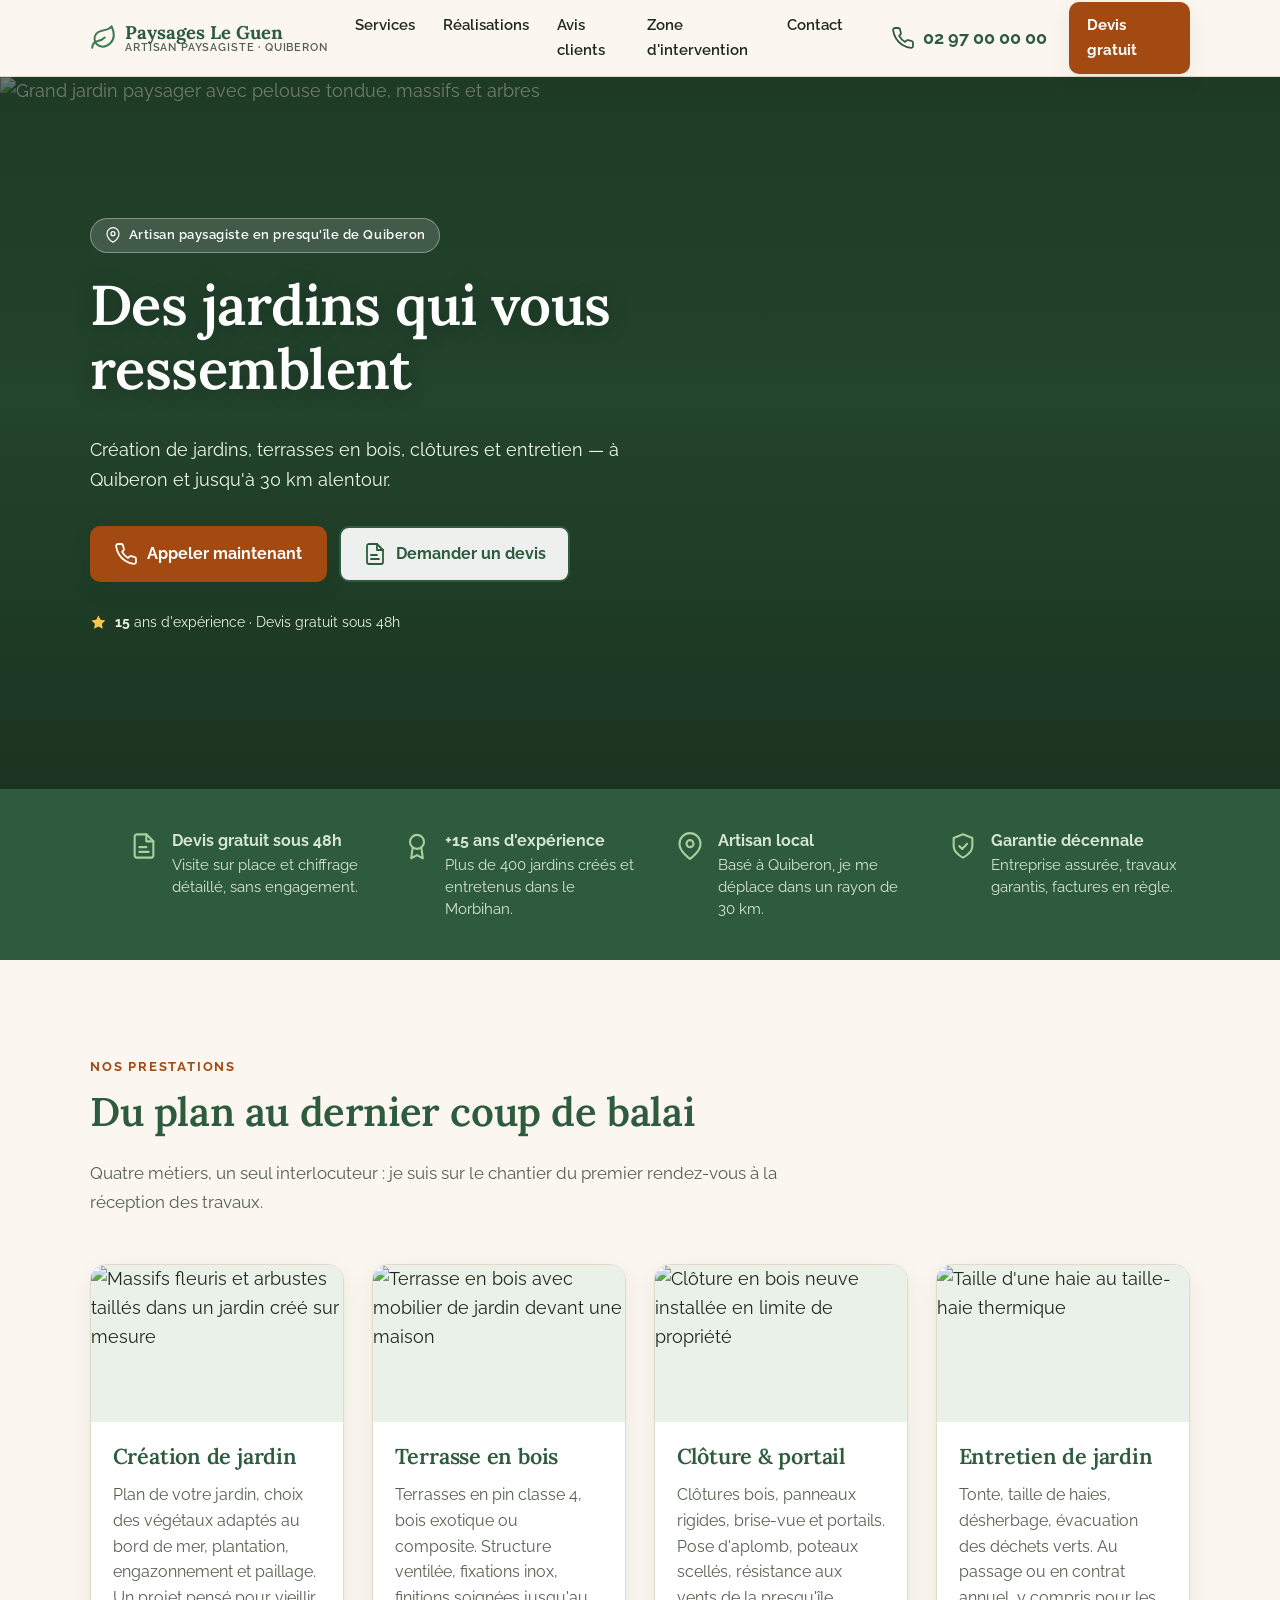
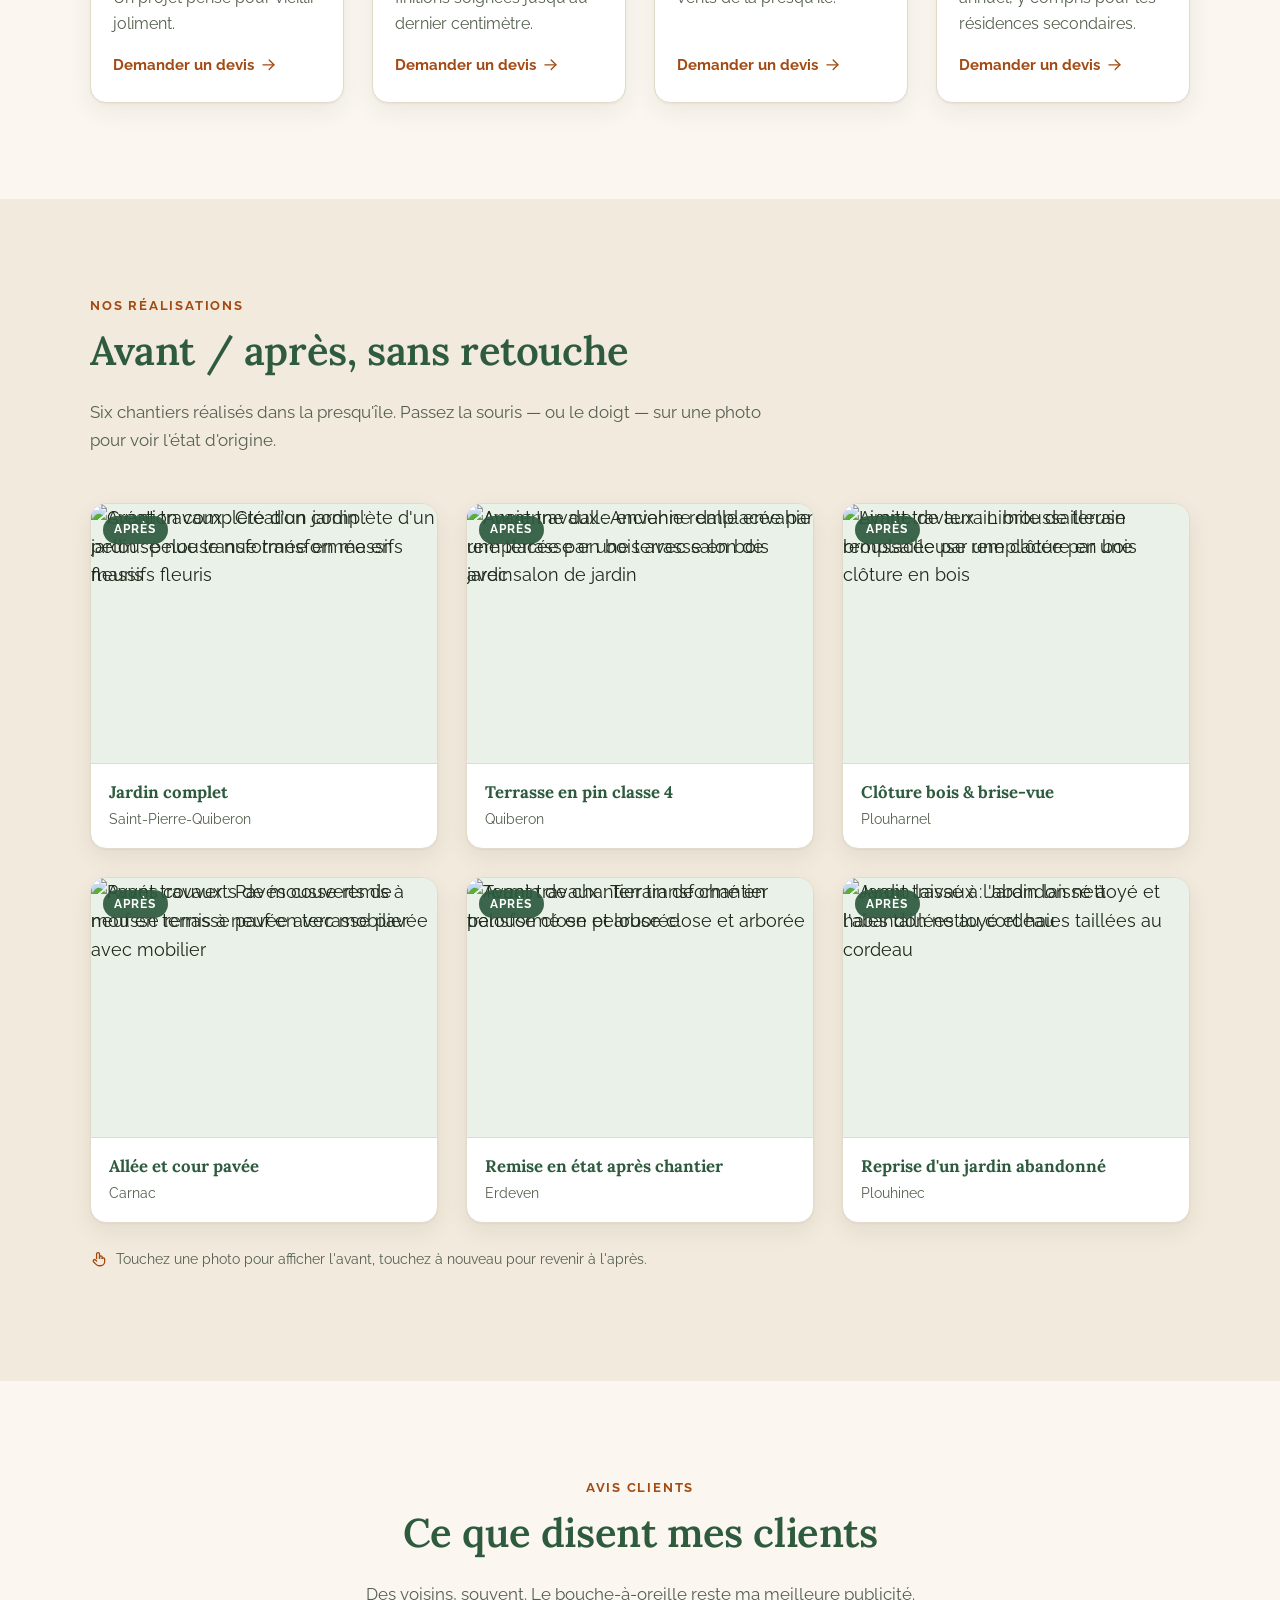
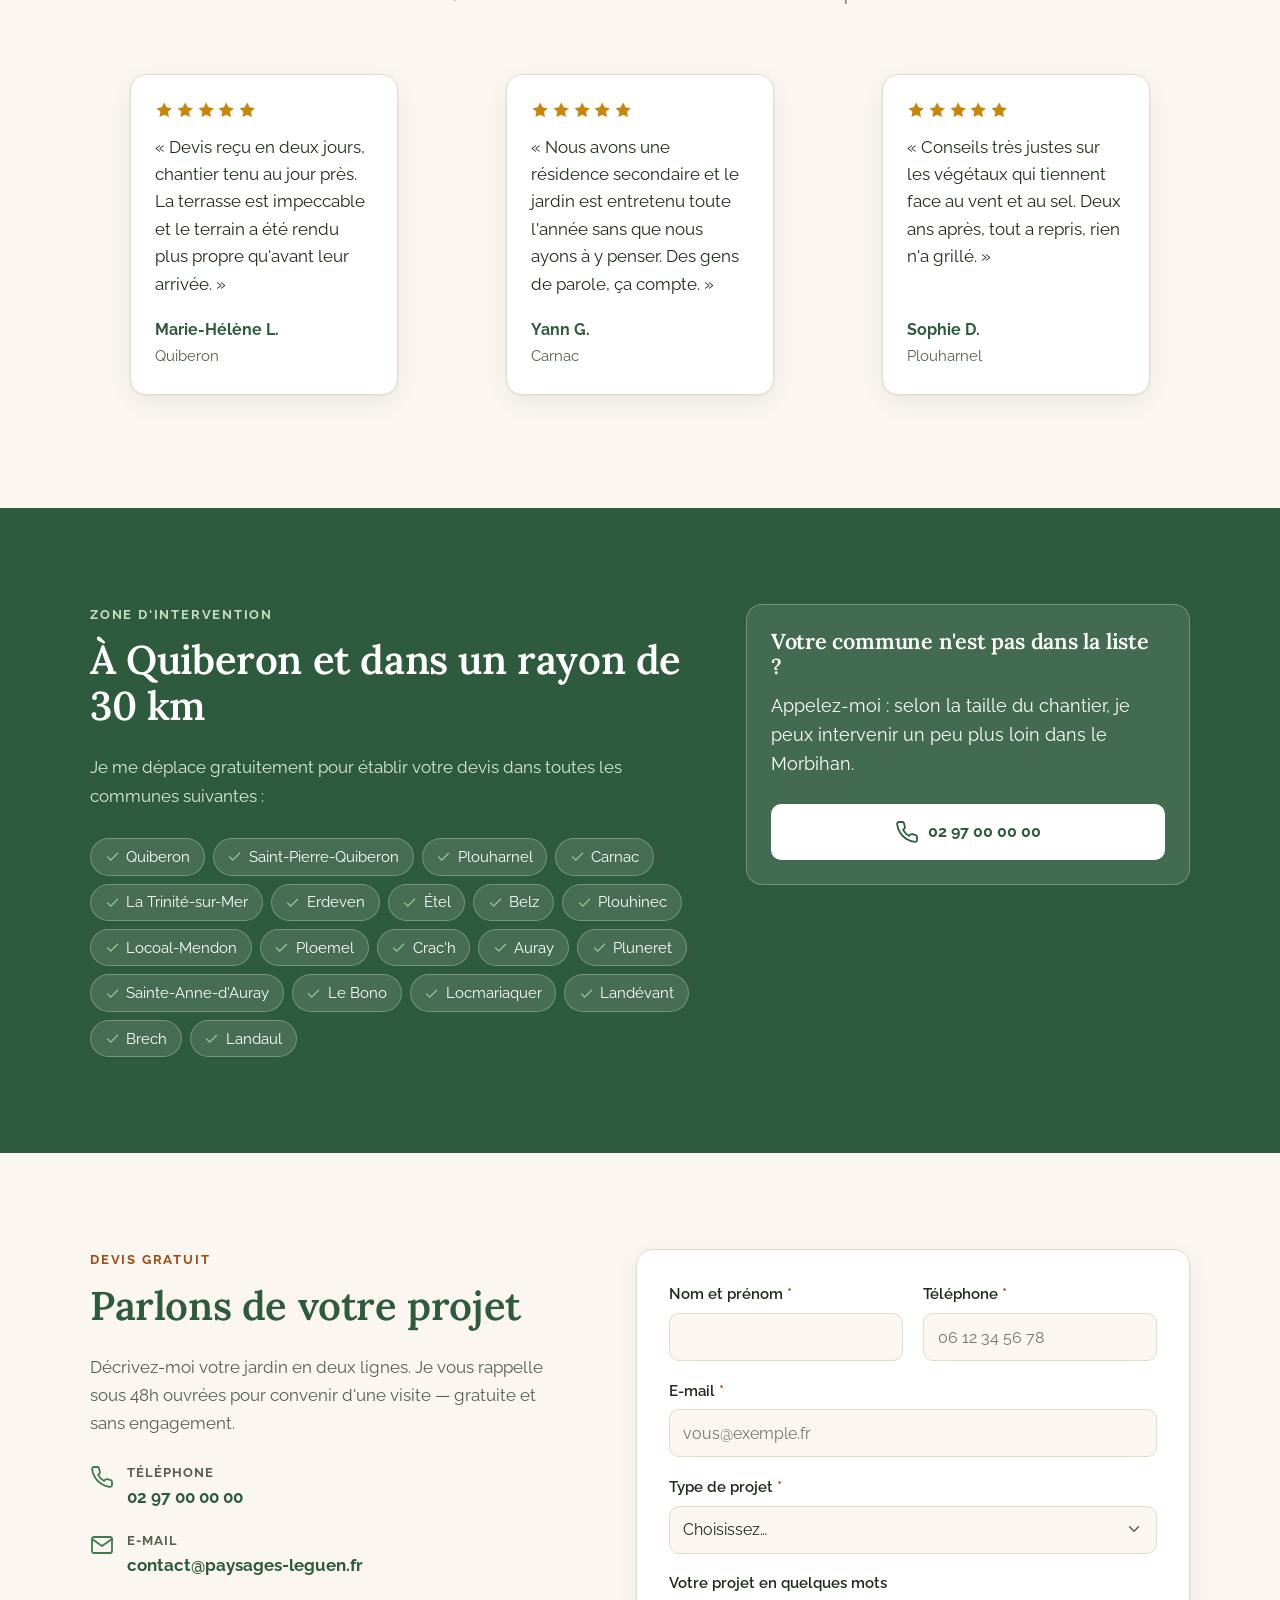
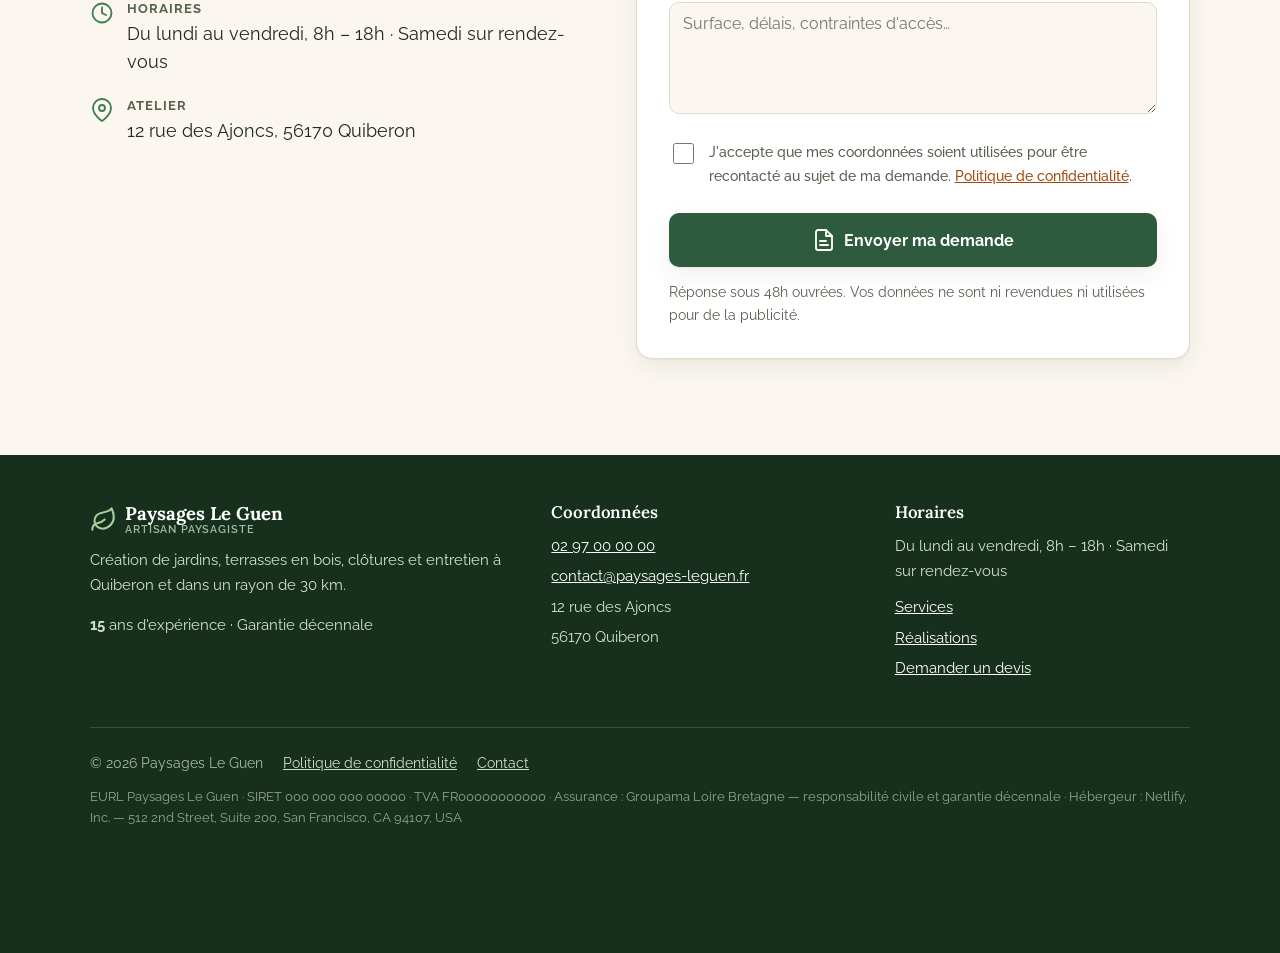
==== index.html @ 1a5187f2 "Demo artisan : site vitrine paysagiste en une page Modele de site vitrine reutilisable pour n import" ====
<!DOCTYPE html>
<html lang="fr">
<head>
<meta charset="utf-8">
<meta name="viewport" content="width=device-width, initial-scale=1">

<!-- ==========================================================================
     RÉFÉRENCEMENT — les 6 lignes ci-dessous se modifient ici ET dans js/config.js
     (voir README.md, étape 6). Titre : 60 caractères max. Description : 155 max.
     ========================================================================== -->
<title>Paysagiste à Quiberon (56) — Création de jardin, terrasse bois | Paysages Le Guen</title>
<meta name="description" content="Paysages Le Guen, artisan paysagiste à Quiberon depuis plus de 15 ans : création de jardins, terrasses en bois, clôtures et entretien. Devis gratuit sous 48h dans un rayon de 30 km.">
<link rel="canonical" href="https://www.paysages-leguen.fr/">
<meta name="theme-color" content="#2E5B3E">
<meta name="geo.region" content="FR-56">
<meta name="geo.placename" content="Quiberon">

<!-- Aperçu lors d'un partage sur Facebook, WhatsApp, LinkedIn… -->
<meta property="og:type" content="website">
<meta property="og:locale" content="fr_FR">
<meta property="og:site_name" content="Paysages Le Guen">
<meta property="og:title" content="Paysages Le Guen — Paysagiste à Quiberon et 30 km alentour">
<meta property="og:description" content="Création de jardins, terrasses en bois, clôtures et entretien. Artisan local, devis gratuit sous 48h.">
<meta property="og:url" content="https://www.paysages-leguen.fr/">
<meta property="og:image" content="https://images.unsplash.com/photo-1668120089662-42642838cfef?auto=format&fit=crop&q=72&w=1200&h=630">
<meta property="og:image:alt" content="Jardin paysager entretenu en presqu'île de Quiberon">
<meta name="twitter:card" content="summary_large_image">

<link rel="icon" href="favicon.svg" type="image/svg+xml">

<!-- Polices : Lora (titres) + Raleway (texte). Pour changer de police, voir README. -->
<link rel="preconnect" href="https://fonts.googleapis.com">
<link rel="preconnect" href="https://fonts.gstatic.com" crossorigin>
<link rel="stylesheet" href="https://fonts.googleapis.com/css2?family=Lora:wght@500;600;700&family=Raleway:wght@400;500;600;700&display=swap">

<link rel="preconnect" href="https://images.unsplash.com">
<link rel="stylesheet" href="css/style.css">
</head>

<body>

<a class="lien-evitement" href="#contenu">Aller au contenu</a>

<!-- ==========================================================================
     BIBLIOTHÈQUE D'ICÔNES (SVG en ligne, aucun fichier externe)
     ========================================================================== -->
<svg class="sprite-icones" aria-hidden="true" focusable="false" xmlns="http://www.w3.org/2000/svg">
  <symbol id="i-feuille" viewBox="0 0 24 24"><path d="M11 20A7 7 0 0 1 9.8 6.1C15.5 5 17 4.48 19 2c1 2 2 4.18 2 8 0 5.5-4.78 10-10 10z"/><path d="M2 21c0-3 1.85-5.36 5.08-6C9.5 14.52 12 13 13 12"/></symbol>
  <symbol id="i-telephone" viewBox="0 0 24 24"><path d="M22 16.92v3a2 2 0 0 1-2.18 2 19.79 19.79 0 0 1-8.63-3.07 19.5 19.5 0 0 1-6-6A19.79 19.79 0 0 1 2.12 4.18 2 2 0 0 1 4.11 2h3a2 2 0 0 1 2 1.72c.13.96.36 1.9.7 2.81a2 2 0 0 1-.45 2.11L8.09 9.91a16 16 0 0 0 6 6l1.27-1.27a2 2 0 0 1 2.11-.45c.91.34 1.85.57 2.81.7A2 2 0 0 1 22 16.92z"/></symbol>
  <symbol id="i-mail" viewBox="0 0 24 24"><path d="M4 4h16c1.1 0 2 .9 2 2v12c0 1.1-.9 2-2 2H4c-1.1 0-2-.9-2-2V6c0-1.1.9-2 2-2z"/><polyline points="22,6 12,13 2,6"/></symbol>
  <symbol id="i-horaires" viewBox="0 0 24 24"><circle cx="12" cy="12" r="9.5"/><polyline points="12 6.5 12 12 16 14"/></symbol>
  <symbol id="i-devis" viewBox="0 0 24 24"><path d="M14 2H6a2 2 0 0 0-2 2v16a2 2 0 0 0 2 2h12a2 2 0 0 0 2-2V8z"/><polyline points="14 2 14 8 20 8"/><line x1="8" y1="13" x2="14" y2="13"/><line x1="8" y1="17" x2="16" y2="17"/></symbol>
  <symbol id="i-experience" viewBox="0 0 24 24"><circle cx="12" cy="8.5" r="6"/><polyline points="8.2 14 7 22.5 12 19.8 17 22.5 15.8 14"/></symbol>
  <symbol id="i-local" viewBox="0 0 24 24"><path d="M21 10c0 7-9 13-9 13s-9-6-9-13a9 9 0 0 1 18 0z"/><circle cx="12" cy="10" r="3"/></symbol>
  <symbol id="i-garantie" viewBox="0 0 24 24"><path d="M12 22s8-3.8 8-10V5.2L12 2 4 5.2V12c0 6.2 8 10 8 10z"/><polyline points="8.8 12 11.3 14.5 15.5 10"/></symbol>
  <symbol id="i-etoile" viewBox="0 0 24 24"><polygon points="12 2 15.1 8.3 22 9.3 17 14.1 18.2 21 12 17.8 5.8 21 7 14.1 2 9.3 8.9 8.3"/></symbol>
  <symbol id="i-fleche" viewBox="0 0 24 24"><line x1="4" y1="12" x2="19" y2="12"/><polyline points="12.5 5.5 19 12 12.5 18.5"/></symbol>
  <symbol id="i-check" viewBox="0 0 24 24"><polyline points="20 6.5 9 17.5 4 12.5"/></symbol>
  <symbol id="i-alerte" viewBox="0 0 24 24"><circle cx="12" cy="12" r="9.5"/><line x1="12" y1="7.5" x2="12" y2="13"/><line x1="12" y1="16.5" x2="12" y2="16.6"/></symbol>
  <symbol id="i-doigt" viewBox="0 0 24 24"><path d="M9 11.5V5.5a2 2 0 0 1 4 0v6"/><path d="M13 11.5V9.8a1.8 1.8 0 0 1 3.6 0v1.7"/><path d="M16.6 11.8a1.8 1.8 0 0 1 3.4.9v3.1a5.7 5.7 0 0 1-5.7 5.7h-1.6a6 6 0 0 1-4.4-1.9L5 16.4a1.9 1.9 0 0 1 2.7-2.7L9 15"/></symbol>
  <symbol id="i-menu" viewBox="0 0 24 24"><line x1="3.5" y1="7" x2="20.5" y2="7"/><line x1="3.5" y1="12" x2="20.5" y2="12"/><line x1="3.5" y1="17" x2="20.5" y2="17"/></symbol>
  <symbol id="i-croix" viewBox="0 0 24 24"><line x1="6" y1="6" x2="18" y2="18"/><line x1="18" y1="6" x2="6" y2="18"/></symbol>
</svg>


<!-- ==========================================================================
     1. HEADER STICKY
     ========================================================================== -->
<header class="entete">
  <div class="conteneur">
    <div class="entete__barre">

      <a class="logo" href="#" aria-label="Retour en haut de la page">
        <svg class="icone" aria-hidden="true"><use href="#i-feuille"></use></svg>
        <span class="logo__texte">
          <span data-txt="entreprise.nom">Paysages Le Guen</span>
          <span class="logo__sous"><span data-txt="entreprise.metier">Artisan paysagiste</span><span class="logo__ville"> · <span data-txt="entreprise.ville">Quiberon</span></span></span>
        </span>
      </a>

      <nav class="nav" id="menu" aria-label="Navigation principale">
        <ul class="nav__liste">
          <li><a href="#services">Services</a></li>
          <li><a href="#realisations">Réalisations</a></li>
          <li><a href="#avis">Avis clients</a></li>
          <li><a href="#zone">Zone d'intervention</a></li>
          <li><a href="#contact">Contact</a></li>
        </ul>
      </nav>

      <a class="entete__tel" data-tel href="tel:+33297000000">
        <svg class="icone" aria-hidden="true"><use href="#i-telephone"></use></svg>
        <span class="entete__tel-texte" data-txt="entreprise.telephone">02 97 00 00 00</span>
        <span class="sr-only">Appeler</span>
      </a>

      <a class="bouton bouton--principal entete__cta" href="#contact">Devis gratuit</a>

      <button class="burger" type="button" id="burger" aria-expanded="false" aria-controls="menu">
        <svg class="icone burger__ouvrir" aria-hidden="true"><use href="#i-menu"></use></svg>
        <svg class="icone burger__fermer" aria-hidden="true"><use href="#i-croix"></use></svg>
        <span class="sr-only">Ouvrir le menu</span>
      </button>

    </div>
  </div>
</header>


<main id="contenu">

  <!-- ========================================================================
       2. HERO
       ======================================================================== -->
  <section class="hero">
    <div class="hero__media">
      <img id="hero-image"
           src="https://images.unsplash.com/photo-1668120089662-42642838cfef?auto=format&fit=crop&q=72&w=1600&h=1000"
           srcset="https://images.unsplash.com/photo-1668120089662-42642838cfef?auto=format&fit=crop&q=72&w=800&h=500 800w,
                   https://images.unsplash.com/photo-1668120089662-42642838cfef?auto=format&fit=crop&q=72&w=1200&h=750 1200w,
                   https://images.unsplash.com/photo-1668120089662-42642838cfef?auto=format&fit=crop&q=72&w=1600&h=1000 1600w,
                   https://images.unsplash.com/photo-1668120089662-42642838cfef?auto=format&fit=crop&q=72&w=2000&h=1250 2000w"
           sizes="100vw"
           alt="Grand jardin paysager avec pelouse tondue, massifs et arbres"
           fetchpriority="high" decoding="async">
    </div>

    <div class="conteneur">
      <div class="hero__contenu">
        <span class="hero__surtitre">
          <svg class="icone" aria-hidden="true" style="width:1rem;height:1rem"><use href="#i-local"></use></svg>
          <span data-txt="hero.surtitre">Artisan paysagiste en presqu'île de Quiberon</span>
        </span>

        <h1 data-txt="hero.titre">Des jardins qui vous ressemblent</h1>

        <p class="hero__sous" data-txt="hero.sousTitre">Création de jardins, terrasses en bois, clôtures et entretien — à Quiberon et jusqu'à 30 km alentour.</p>

        <div class="hero__boutons">
          <a class="bouton bouton--principal" data-tel href="tel:+33297000000">
            <svg class="icone" aria-hidden="true"><use href="#i-telephone"></use></svg>
            <span data-txt="hero.boutonAppel">Appeler maintenant</span>
          </a>
          <a class="bouton bouton--contour" href="#contact">
            <svg class="icone" aria-hidden="true"><use href="#i-devis"></use></svg>
            <span data-txt="hero.boutonDevis">Demander un devis</span>
          </a>
        </div>

        <p class="hero__note">
          <svg class="icone icone--pleine" aria-hidden="true"><use href="#i-etoile"></use></svg>
          <span><strong data-txt="entreprise.anneesExperience">15</strong> ans d'expérience · Devis gratuit sous 48h</span>
        </p>
      </div>
    </div>
  </section>


  <!-- ========================================================================
       3. BANDEAU DE RÉASSURANCE
       ======================================================================== -->
  <section class="reassurance" aria-label="Nos engagements">
    <div class="conteneur">
      <ul class="reassurance__liste" id="liste-reassurance"><!-- généré depuis config.js --></ul>
    </div>
  </section>


  <!-- ========================================================================
       4. SERVICES
       ======================================================================== -->
  <section class="section" id="services">
    <div class="conteneur">
      <div class="entete-section anim">
        <span class="surtitre">Nos prestations</span>
        <h2>Du plan au dernier coup de balai</h2>
        <p class="chapeau">Quatre métiers, un seul interlocuteur : je suis sur le chantier du premier rendez-vous à la réception des travaux.</p>
      </div>
      <div class="grille-services" id="liste-services"><!-- généré depuis config.js --></div>
    </div>
  </section>


  <!-- ========================================================================
       5. RÉALISATIONS (avant / après)
       ======================================================================== -->
  <section class="section section--sable" id="realisations">
    <div class="conteneur">
      <div class="entete-section anim">
        <span class="surtitre">Nos réalisations</span>
        <h2>Avant / après, sans retouche</h2>
        <p class="chapeau">Six chantiers réalisés dans la presqu'île. Passez la souris — ou le doigt — sur une photo pour voir l'état d'origine.</p>
      </div>
      <div class="grille-realisations" id="liste-realisations"><!-- généré depuis config.js --></div>
      <p class="astuce anim">
        <svg class="icone" aria-hidden="true"><use href="#i-doigt"></use></svg>
        Touchez une photo pour afficher l'avant, touchez à nouveau pour revenir à l'après.
      </p>
    </div>
  </section>


  <!-- ========================================================================
       6. AVIS CLIENTS
       ======================================================================== -->
  <section class="section" id="avis">
    <div class="conteneur">
      <div class="entete-section centre anim">
        <span class="surtitre">Avis clients</span>
        <h2>Ce que disent mes clients</h2>
        <p class="chapeau">Des voisins, souvent. Le bouche-à-oreille reste ma meilleure publicité.</p>
      </div>
      <div class="grille-avis" id="liste-avis"><!-- généré depuis config.js --></div>
    </div>
  </section>


  <!-- ========================================================================
       7. ZONE D'INTERVENTION
       ======================================================================== -->
  <section class="section section--vert" id="zone">
    <div class="conteneur">
      <div class="zone__grille">
        <div class="anim">
          <span class="surtitre">Zone d'intervention</span>
          <h2>À <span data-txt="entreprise.ville">Quiberon</span> et dans un rayon de <span data-txt="entreprise.rayonKm">30</span> km</h2>
          <p class="chapeau" style="margin-bottom:1.75rem">Je me déplace gratuitement pour établir votre devis dans toutes les communes suivantes :</p>
          <ul class="communes" id="liste-communes"><!-- généré depuis config.js --></ul>
        </div>
        <div class="encart-zone anim">
          <h3>Votre commune n'est pas dans la liste ?</h3>
          <p>Appelez-moi : selon la taille du chantier, je peux intervenir un peu plus loin dans le <span data-txt="entreprise.departement">Morbihan</span>.</p>
          <a class="bouton bouton--blanc bouton--large" data-tel href="tel:+33297000000">
            <svg class="icone" aria-hidden="true"><use href="#i-telephone"></use></svg>
            <span data-txt="entreprise.telephone">02 97 00 00 00</span>
          </a>
        </div>
      </div>
    </div>
  </section>


  <!-- ========================================================================
       8. FORMULAIRE DE DEVIS
       ======================================================================== -->
  <section class="section" id="contact">
    <div class="conteneur">
      <div class="bloc-contact">

        <div class="anim">
          <span class="surtitre">Devis gratuit</span>
          <h2>Parlons de votre projet</h2>
          <p class="chapeau">Décrivez-moi votre jardin en deux lignes. Je vous rappelle sous 48h ouvrées pour convenir d'une visite — gratuite et sans engagement.</p>
          <ul class="coordonnees">
            <li>
              <svg class="icone" aria-hidden="true"><use href="#i-telephone"></use></svg>
              <div><strong>Téléphone</strong><a data-tel href="tel:+33297000000"><span data-txt="entreprise.telephone">02 97 00 00 00</span></a></div>
            </li>
            <li>
              <svg class="icone" aria-hidden="true"><use href="#i-mail"></use></svg>
              <div><strong>E-mail</strong><a data-mail href="mailto:contact@paysages-leguen.fr"><span data-txt="entreprise.email">contact@paysages-leguen.fr</span></a></div>
            </li>
            <li>
              <svg class="icone" aria-hidden="true"><use href="#i-horaires"></use></svg>
              <div><strong>Horaires</strong><span data-txt="entreprise.horaires">Du lundi au vendredi, 8h – 18h · Samedi sur rendez-vous</span></div>
            </li>
            <li>
              <svg class="icone" aria-hidden="true"><use href="#i-local"></use></svg>
              <div><strong>Atelier</strong><span><span data-txt="entreprise.adresse">12 rue des Ajoncs</span>, <span data-txt="entreprise.codePostal">56170</span> <span data-txt="entreprise.ville">Quiberon</span></span></div>
            </li>
          </ul>
        </div>

        <form class="formulaire anim" id="formulaire-devis" method="post" novalidate>

          <div class="message-formulaire message-formulaire--succes" id="message-succes" role="status" aria-live="polite">
            <svg class="icone" aria-hidden="true"><use href="#i-check"></use></svg>
            <span>Merci ! Votre demande est bien reçue.</span>
          </div>
          <div class="message-formulaire message-formulaire--erreur" id="message-erreur" role="alert">
            <svg class="icone" aria-hidden="true"><use href="#i-alerte"></use></svg>
            <span>L'envoi a échoué.</span>
          </div>

          <div class="ligne-champs">
            <div class="champ">
              <label for="nom">Nom et prénom <span class="requis" aria-hidden="true">*</span></label>
              <input type="text" id="nom" name="nom" autocomplete="name" required>
              <p class="champ__erreur" id="erreur-nom">Merci d'indiquer votre nom.</p>
            </div>
            <div class="champ">
              <label for="telephone">Téléphone <span class="requis" aria-hidden="true">*</span></label>
              <input type="tel" id="telephone" name="telephone" inputmode="tel" autocomplete="tel" placeholder="06 12 34 56 78" required>
              <p class="champ__erreur" id="erreur-telephone">Numéro à 10 chiffres attendu (ex. 06 12 34 56 78).</p>
            </div>
          </div>

          <div class="champ">
            <label for="email">E-mail <span class="requis" aria-hidden="true">*</span></label>
            <input type="email" id="email" name="email" autocomplete="email" placeholder="vous@exemple.fr" required>
            <p class="champ__erreur" id="erreur-email">Adresse e-mail incomplète ou incorrecte.</p>
          </div>

          <div class="champ">
            <label for="projet">Type de projet <span class="requis" aria-hidden="true">*</span></label>
            <select id="projet" name="projet" required>
              <option value="">Choisissez…</option>
            </select>
            <p class="champ__erreur" id="erreur-projet">Merci de choisir un type de projet.</p>
          </div>

          <div class="champ">
            <label for="message">Votre projet en quelques mots</label>
            <textarea id="message" name="message" rows="4" placeholder="Surface, délais, contraintes d'accès…"></textarea>
          </div>

          <div class="champ champ--case">
            <input type="checkbox" id="consentement" name="consentement" required>
            <label for="consentement">J'accepte que mes coordonnées soient utilisées pour être recontacté au sujet de ma demande. <a href="politique-confidentialite.html">Politique de confidentialité</a>.</label>
          </div>
          <p class="champ__erreur" id="erreur-consentement" style="margin-top:-.6rem">Cochez la case pour envoyer votre demande.</p>

          <!-- Piège anti-robots : invisible, laissé vide par les humains -->
          <input class="pot-de-miel" type="text" name="_gotcha" tabindex="-1" autocomplete="off" aria-hidden="true">

          <button class="bouton bouton--vert bouton--large" type="submit" id="bouton-envoyer" style="margin-top:.5rem">
            <svg class="icone" aria-hidden="true"><use href="#i-devis"></use></svg>
            Envoyer ma demande
          </button>

          <p class="note-formulaire">Réponse sous 48h ouvrées. Vos données ne sont ni revendues ni utilisées pour de la publicité.</p>
        </form>

      </div>
    </div>
  </section>

</main>


<!-- ==========================================================================
     9. FOOTER
     ========================================================================== -->
<footer class="pied">
  <div class="conteneur">
    <div class="pied__grille">

      <div>
        <span class="logo">
          <svg class="icone" aria-hidden="true"><use href="#i-feuille"></use></svg>
          <span class="logo__texte">
            <span data-txt="entreprise.nom">Paysages Le Guen</span>
            <span class="logo__sous"><span data-txt="entreprise.metier">Artisan paysagiste</span></span>
          </span>
        </span>
        <p>Création de jardins, terrasses en bois, clôtures et entretien à <span data-txt="entreprise.ville">Quiberon</span> et dans un rayon de <span data-txt="entreprise.rayonKm">30</span> km.</p>
        <p style="margin-bottom:0"><strong data-txt="entreprise.anneesExperience">15</strong> ans d'expérience · Garantie décennale</p>
      </div>

      <div>
        <h3>Coordonnées</h3>
        <ul>
          <li><a data-tel href="tel:+33297000000"><span data-txt="entreprise.telephone">02 97 00 00 00</span></a></li>
          <li><a data-mail href="mailto:contact@paysages-leguen.fr"><span data-txt="entreprise.email">contact@paysages-leguen.fr</span></a></li>
          <li><span data-txt="entreprise.adresse">12 rue des Ajoncs</span></li>
          <li><span data-txt="entreprise.codePostal">56170</span> <span data-txt="entreprise.ville">Quiberon</span></li>
        </ul>
      </div>

      <div>
        <h3>Horaires</h3>
        <ul>
          <li data-txt="entreprise.horaires">Du lundi au vendredi, 8h – 18h · Samedi sur rendez-vous</li>
          <li style="margin-top:.75rem"><a href="#services">Services</a></li>
          <li><a href="#realisations">Réalisations</a></li>
          <li><a href="#contact">Demander un devis</a></li>
        </ul>
      </div>

    </div>

    <div class="pied__mentions">
      <span>© <span id="annee">2026</span> <span data-txt="entreprise.nom">Paysages Le Guen</span></span>
      <a href="politique-confidentialite.html">Politique de confidentialité</a>
      <a href="#contact">Contact</a>
      <span id="signature-agence"></span>
    </div>

    <p class="pied__legal" id="mentions-legales">
      <!-- généré depuis config.js -->
    </p>
  </div>
</footer>


<!-- ==========================================================================
     10. BOUTON FLOTTANT « APPELER » (mobile uniquement)
     ========================================================================== -->
<a class="bouton bouton--principal appel-flottant" data-tel href="tel:+33297000000">
  <svg class="icone" aria-hidden="true"><use href="#i-telephone"></use></svg>
  Appeler le <span data-txt="entreprise.telephone">02 97 00 00 00</span>
</a>


<script src="js/config.js"></script>
<script src="js/main.js"></script>
</body>
</html>
---- css/style.css ----
/* ==========================================================================
   PAYSAGES LE GUEN — feuille de style unique
   --------------------------------------------------------------------------
   ▼▼▼ TOUT CE QUI CHANGE D'UN CLIENT À L'AUTRE EST DANS LE BLOC CI-DESSOUS ▼▼▼
   ========================================================================== */

:root {

  /* --- COULEURS ---------------------------------------------------------- */
  --vert:            #2E5B3E;   /* couleur principale : titres, boutons, header */
  --vert-clair:      #3E7A52;   /* survol des boutons verts */
  --vert-tres-clair: #EAF1E8;   /* fonds de blocs légers, puces */
  --terre:           #A34A12;   /* couleur d'accent : bouton "Devis", liens */
  --terre-clair:     #C2601F;   /* survol du bouton d'accent */
  --or:              #C9860A;   /* étoiles des avis */

  --sable:           #FBF7F0;   /* fond général de la page */
  --sable-fonce:     #F2EADC;   /* fond des sections alternées */
  --blanc:           #FFFFFF;   /* fond des cartes */
  --texte:           #1F2A1C;   /* texte courant */
  --texte-doux:      #55604F;   /* texte secondaire */
  --bordure:         #E3DACA;   /* filets et contours de cartes */

  /* --- POLICES ----------------------------------------------------------- */
  /* Si vous changez de police, pensez au lien Google Fonts dans index.html */
  --police-titres: "Lora", Georgia, "Times New Roman", serif;
  --police-texte:  "Raleway", -apple-system, "Segoe UI", Roboto, sans-serif;
  --taille-base:   1.0625rem;   /* 17px : taille du texte courant */

  /* --- ARRONDIS & OMBRES ------------------------------------------------- */
  --rayon:        16px;         /* arrondi des cartes et des images */
  --rayon-petit:  10px;         /* arrondi des boutons et des champs */
  --rayon-pilule: 999px;        /* puces et badges */
  --ombre:        0 1px 2px rgba(31, 42, 28, .05), 0 8px 24px rgba(31, 42, 28, .07);
  --ombre-forte:  0 4px 12px rgba(31, 42, 28, .10), 0 18px 40px rgba(31, 42, 28, .13);

  /* --- ESPACEMENTS ------------------------------------------------------- */
  --largeur-max:  1140px;       /* largeur maximale du contenu */
  --section-y:    clamp(3.5rem, 9vw, 6rem);   /* hauteur des marges de section */
}

/* ▲▲▲ FIN DU BLOC À PERSONNALISER — le reste n'a pas besoin d'être modifié ▲▲▲ */


/* ==========================================================================
   1. BASE
   ========================================================================== */

*, *::before, *::after { box-sizing: border-box; }

html {
  scroll-behavior: smooth;
  -webkit-text-size-adjust: 100%;
}

body {
  margin: 0;
  background: var(--sable);
  color: var(--texte);
  font-family: var(--police-texte);
  font-size: var(--taille-base);
  line-height: 1.65;
  -webkit-font-smoothing: antialiased;
}

img { max-width: 100%; height: auto; display: block; }

a { color: var(--terre); }
a:hover { color: var(--terre-clair); }

h1, h2, h3 {
  font-family: var(--police-titres);
  line-height: 1.15;
  color: var(--vert);
  margin: 0 0 .6em;
  font-weight: 600;
  letter-spacing: -.01em;
}

h1 { font-size: clamp(2.1rem, 8.5vw, 3.5rem); }
h2 { font-size: clamp(1.75rem, 5.5vw, 2.5rem); }
h3 { font-size: clamp(1.15rem, 3.5vw, 1.35rem); }
p  { margin: 0 0 1em; }

/* Accessibilité : contour de focus visible au clavier, invisible à la souris */
:focus-visible {
  outline: 3px solid var(--terre);
  outline-offset: 3px;
  border-radius: 4px;
}

.lien-evitement {
  position: absolute;
  left: -9999px;
  top: 0;
  background: var(--vert);
  color: #fff;
  padding: .8rem 1.2rem;
  z-index: 200;
}
.lien-evitement:focus { left: .5rem; top: .5rem; color: #fff; }

.sr-only {
  position: absolute; width: 1px; height: 1px;
  padding: 0; margin: -1px; overflow: hidden;
  clip: rect(0 0 0 0); white-space: nowrap; border: 0;
}

.sprite-icones { display: none; }


/* ==========================================================================
   2. STRUCTURE COMMUNE
   ========================================================================== */

.conteneur {
  width: 100%;
  max-width: var(--largeur-max);
  margin-inline: auto;
  padding-inline: 1.25rem;
}

.section { padding-block: var(--section-y); scroll-margin-top: 4.5rem; }
.section--sable { background: var(--sable-fonce); }
.section--vert  { background: var(--vert); color: #fff; }
.section--vert h2, .section--vert h3 { color: #fff; }

.entete-section { max-width: 44rem; margin-bottom: clamp(2rem, 5vw, 3rem); }
.entete-section.centre { margin-inline: auto; text-align: center; }

.surtitre {
  display: block;
  font-size: .8rem;
  font-weight: 700;
  letter-spacing: .14em;
  text-transform: uppercase;
  color: var(--terre);
  margin-bottom: .75rem;
}
.section--vert .surtitre { color: #C7DDBE; }

.chapeau { color: var(--texte-doux); font-size: 1.075rem; margin-bottom: 0; }
.section--vert .chapeau { color: #DCE9D6; }

.icone { width: 1.5rem; height: 1.5rem; flex: none; fill: none; stroke: currentColor; stroke-width: 1.8; stroke-linecap: round; stroke-linejoin: round; }
.icone--pleine { fill: currentColor; stroke: none; }


/* ==========================================================================
   3. BOUTONS
   ========================================================================== */

.bouton {
  display: inline-flex;
  align-items: center;
  justify-content: center;
  gap: .55rem;
  min-height: 3rem;
  padding: .8rem 1.4rem;
  border: 2px solid transparent;
  border-radius: var(--rayon-petit);
  font-family: var(--police-texte);
  font-size: 1rem;
  font-weight: 700;
  text-decoration: none;
  cursor: pointer;
  transition: background-color .18s ease, color .18s ease, transform .18s ease, box-shadow .18s ease;
}
.bouton:hover { transform: translateY(-2px); }
.bouton:active { transform: translateY(0); }

.bouton--principal { background: var(--terre); color: #fff; box-shadow: var(--ombre); }
.bouton--principal:hover { background: var(--terre-clair); color: #fff; }

.bouton--vert { background: var(--vert); color: #fff; box-shadow: var(--ombre); }
.bouton--vert:hover { background: var(--vert-clair); color: #fff; }

.bouton--contour { background: rgba(255,255,255,.92); color: var(--vert); border-color: var(--vert); }
.bouton--contour:hover { background: #fff; color: var(--vert-clair); border-color: var(--vert-clair); }

.bouton--blanc { background: #fff; color: var(--vert); }
.bouton--blanc:hover { background: var(--vert-tres-clair); color: var(--vert); }

.bouton--large { width: 100%; }


/* ==========================================================================
   4. HEADER STICKY
   ========================================================================== */

.entete {
  position: sticky;
  top: 0;
  z-index: 100;
  background: rgba(251, 247, 240, .96);
  backdrop-filter: blur(8px);
  border-bottom: 1px solid var(--bordure);
}

.entete__barre {
  display: flex;
  align-items: center;
  gap: .75rem;
  min-height: 4.25rem;
}

.logo {
  display: inline-flex;
  align-items: center;
  gap: .5rem;
  margin-right: auto;
  color: var(--vert);
  text-decoration: none;
  font-family: var(--police-titres);
  font-size: 1.15rem;
  font-weight: 700;
  line-height: 1.1;
}
.logo:hover { color: var(--vert-clair); }
.logo .icone { width: 1.7rem; height: 1.7rem; color: var(--vert-clair); }
.logo__texte { display: flex; flex-direction: column; }
.logo__sous { font-family: var(--police-texte); font-size: .66rem; font-weight: 600; letter-spacing: .08em; text-transform: uppercase; color: var(--texte-doux); white-space: nowrap; }
.logo__ville { display: none; }   /* affichée à partir de la tablette */

/* Téléphone du header */
.entete__tel {
  display: inline-flex;
  align-items: center;
  gap: .5rem;
  min-height: 2.75rem;
  min-width: 2.75rem;
  justify-content: center;
  padding: .35rem .75rem;
  border-radius: var(--rayon-petit);
  color: var(--vert);
  font-weight: 700;
  text-decoration: none;
  white-space: nowrap;
}
.entete__tel:hover { background: var(--vert-tres-clair); color: var(--vert); }
.entete__tel-texte { display: none; }

.entete .bouton { min-height: 2.75rem; padding: .55rem 1rem; font-size: .95rem; }
.entete__cta { display: none; }

/* Menu de navigation */
.burger {
  display: inline-flex;
  align-items: center;
  justify-content: center;
  width: 2.75rem;
  height: 2.75rem;
  border: 1px solid var(--bordure);
  border-radius: var(--rayon-petit);
  background: var(--blanc);
  color: var(--vert);
  cursor: pointer;
}
.burger .icone { width: 1.35rem; height: 1.35rem; }
.burger__fermer { display: none; }
.burger[aria-expanded="true"] .burger__ouvrir { display: none; }
.burger[aria-expanded="true"] .burger__fermer { display: block; }

.nav {
  display: none;
  border-top: 1px solid var(--bordure);
  padding-block: .5rem 1rem;
}
.nav.ouvert { display: block; }
.nav__liste { list-style: none; margin: 0; padding: 0; }
.nav__liste a {
  display: block;
  padding: .7rem .25rem;
  color: var(--texte);
  font-weight: 600;
  text-decoration: none;
  border-bottom: 1px solid var(--bordure);
}
.nav__liste a:hover { color: var(--terre); }
.nav__liste li:last-child a { border-bottom: 0; }


/* ==========================================================================
   5. HERO
   ========================================================================== */

.hero { position: relative; isolation: isolate; color: #fff; }

.hero__media { position: absolute; inset: 0; z-index: -2; background: var(--vert); }
.hero__media img { width: 100%; height: 100%; object-fit: cover; }

.hero::after {
  content: "";
  position: absolute; inset: 0; z-index: -1;
  background: linear-gradient(180deg, rgba(20,38,22,.62) 0%, rgba(20,38,22,.44) 45%, rgba(20,38,22,.74) 100%);
}

.hero__contenu {
  padding-block: clamp(3.5rem, 13vw, 8rem);
  max-width: 40rem;
}
.hero h1 { color: #fff; text-shadow: 0 2px 20px rgba(0,0,0,.25); }
.hero__surtitre {
  display: inline-flex;
  align-items: center;
  gap: .5rem;
  background: rgba(255,255,255,.15);
  border: 1px solid rgba(255,255,255,.35);
  border-radius: var(--rayon-pilule);
  padding: .35rem .85rem;
  font-size: .82rem;
  font-weight: 600;
  letter-spacing: .04em;
  margin-bottom: 1.25rem;
}
.hero__sous {
  font-size: 1.125rem;
  color: #F2F6EF;
  margin-bottom: 2rem;
  max-width: 34rem;
}
.hero__boutons { display: flex; flex-direction: column; gap: .75rem; }
.hero__note {
  display: flex;
  align-items: center;
  gap: .5rem;
  margin-top: 1.75rem;
  font-size: .9rem;
  color: #EAF1E8;
}
.hero__note .icone { width: 1.05rem; height: 1.05rem; color: #FFC44D; }


/* ==========================================================================
   6. BANDEAU DE RÉASSURANCE
   ========================================================================== */

.reassurance { background: var(--vert); color: #fff; }
.reassurance__liste {
  list-style: none;
  margin: 0; padding-block: 2rem;
  display: grid;
  gap: 1.5rem;
}
.reassurance__item { display: flex; gap: .9rem; align-items: flex-start; }
.reassurance__item .icone { width: 1.75rem; height: 1.75rem; color: #A8CF9C; margin-top: .15rem; }
.reassurance__item strong { display: block; font-size: 1.02rem; }
.reassurance__item span { display: block; font-size: .92rem; color: #D6E5D0; line-height: 1.5; }


/* ==========================================================================
   7. SERVICES
   ========================================================================== */

.grille-services { display: grid; gap: 1.5rem; }

.carte-service {
  background: var(--blanc);
  border: 1px solid var(--bordure);
  border-radius: var(--rayon);
  overflow: hidden;
  box-shadow: var(--ombre);
  display: flex;
  flex-direction: column;
  transition: transform .2s ease, box-shadow .2s ease;
}
.carte-service:hover { transform: translateY(-4px); box-shadow: var(--ombre-forte); }
.carte-service__image { aspect-ratio: 16 / 10; width: 100%; object-fit: cover; background: var(--vert-tres-clair); }
.carte-service__corps { padding: 1.35rem 1.35rem 1.5rem; display: flex; flex-direction: column; flex: 1; }
.carte-service__corps p { color: var(--texte-doux); font-size: .98rem; }
.carte-service__lien {
  margin-top: auto;
  display: inline-flex;
  align-items: center;
  gap: .4rem;
  font-weight: 700;
  font-size: .95rem;
  text-decoration: none;
}
.carte-service__lien .icone { width: 1.1rem; height: 1.1rem; transition: transform .18s ease; }
.carte-service__lien:hover .icone { transform: translateX(3px); }


/* ==========================================================================
   8. RÉALISATIONS (avant / après)
   ========================================================================== */

.grille-realisations { display: grid; gap: 1.25rem; }

.realisation {
  position: relative;
  display: block;
  width: 100%;
  padding: 0;
  border: 1px solid var(--bordure);
  border-radius: var(--rayon);
  overflow: hidden;
  background: var(--blanc);
  box-shadow: var(--ombre);
  cursor: pointer;
  text-align: left;
  font: inherit;
  color: inherit;
}
.realisation__cadre { display: block; position: relative; aspect-ratio: 4 / 3; background: var(--vert-tres-clair); }
.realisation__cadre img { position: absolute; inset: 0; width: 100%; height: 100%; object-fit: cover; }
.realisation__apres { opacity: 1; transition: opacity .45s ease; }

/* Survol sur ordinateur, clic/appui sur mobile → on montre la photo "avant" */
@media (hover: hover) {
  .realisation:hover .realisation__apres { opacity: 0; }
}
.realisation.montre-avant .realisation__apres { opacity: 0; }

.realisation__badge {
  position: absolute;
  top: .75rem; left: .75rem;
  z-index: 2;
  display: inline-flex;
  align-items: center;
  gap: .35rem;
  background: rgba(46, 91, 62, .92);
  color: #fff;
  font-size: .72rem;
  font-weight: 700;
  letter-spacing: .09em;
  text-transform: uppercase;
  padding: .3rem .7rem;
  border-radius: var(--rayon-pilule);
}
.realisation__badge--avant { background: rgba(163, 74, 18, .94); display: none; }

/* Le badge suit la photo affichée : « Après » au repos, « Avant » au survol/appui */
@media (hover: hover) {
  .realisation:hover .realisation__badge--apres { display: none; }
  .realisation:hover .realisation__badge--avant { display: inline-flex; }
}
.realisation.montre-avant .realisation__badge--apres { display: none; }
.realisation.montre-avant .realisation__badge--avant { display: inline-flex; }

.realisation__legende {
  display: flex;
  flex-direction: column;
  gap: .1rem;
  padding: .9rem 1.1rem 1.05rem;
  border-top: 1px solid var(--bordure);
}
.realisation__legende strong { font-family: var(--police-titres); font-size: 1.05rem; color: var(--vert); }
.realisation__legende span { font-size: .88rem; color: var(--texte-doux); }

.astuce {
  display: inline-flex;
  align-items: center;
  gap: .5rem;
  margin-top: 1.5rem;
  font-size: .9rem;
  color: var(--texte-doux);
}
.astuce .icone { width: 1.1rem; height: 1.1rem; color: var(--terre); }


/* ==========================================================================
   9. AVIS CLIENTS
   ========================================================================== */

.grille-avis { display: grid; gap: 1.25rem; }

.avis {
  background: var(--blanc);
  border: 1px solid var(--bordure);
  border-radius: var(--rayon);
  padding: 1.6rem 1.5rem;
  box-shadow: var(--ombre);
  display: flex;
  flex-direction: column;
}
.avis__etoiles { display: flex; gap: .15rem; color: var(--or); margin-bottom: .9rem; }
.avis__etoiles .icone { width: 1.15rem; height: 1.15rem; }
.avis blockquote { margin: 0 0 1.2rem; font-size: 1.04rem; }
.avis blockquote::before { content: "« "; }
.avis blockquote::after  { content: " »"; }
.avis__auteur { margin-top: auto; font-size: .92rem; }
.avis__auteur strong { display: block; color: var(--vert); font-size: 1rem; }
.avis__auteur span { color: var(--texte-doux); }


/* ==========================================================================
   10. ZONE D'INTERVENTION
   ========================================================================== */

.zone__grille { display: grid; gap: 2.5rem; }

.communes { list-style: none; margin: 0; padding: 0; display: flex; flex-wrap: wrap; gap: .5rem; }
.communes li {
  display: inline-flex;
  align-items: center;
  gap: .4rem;
  background: rgba(255,255,255,.12);
  border: 1px solid rgba(255,255,255,.25);
  border-radius: var(--rayon-pilule);
  padding: .35rem .85rem;
  font-size: .92rem;
}
.communes .icone { width: .95rem; height: .95rem; color: #A8CF9C; }

.encart-zone {
  background: rgba(255,255,255,.10);
  border: 1px solid rgba(255,255,255,.25);
  border-radius: var(--rayon);
  padding: 1.5rem;
}
.encart-zone p:last-child { margin-bottom: 0; }
.encart-zone strong { color: #fff; }
.encart-zone .bouton { margin-top: .5rem; }


/* ==========================================================================
   11. FORMULAIRE
   ========================================================================== */

.bloc-contact { display: grid; gap: 2.5rem; }

.formulaire {
  background: var(--blanc);
  border: 1px solid var(--bordure);
  border-radius: var(--rayon);
  padding: 1.5rem;
  box-shadow: var(--ombre);
}
.champ { margin-bottom: 1.1rem; }
.champ label { display: block; font-weight: 600; font-size: .95rem; margin-bottom: .35rem; }
.champ .requis { color: var(--terre); }

.champ input,
.champ select,
.champ textarea {
  width: 100%;
  min-height: 3rem;
  padding: .7rem .85rem;
  border: 1.5px solid var(--bordure);
  border-radius: var(--rayon-petit);
  background: var(--sable);
  color: var(--texte);
  font-family: inherit;
  font-size: 1rem;
  transition: border-color .15s ease, box-shadow .15s ease;
}
.champ textarea { min-height: 7rem; resize: vertical; }
.champ select { appearance: none; background-image: url("data:image/svg+xml;charset=utf-8,%3Csvg xmlns='http://www.w3.org/2000/svg' viewBox='0 0 24 24' fill='none' stroke='%2355604F' stroke-width='2' stroke-linecap='round'%3E%3Cpath d='M6 9l6 6 6-6'/%3E%3C/svg%3E"); background-repeat: no-repeat; background-position: right .8rem center; background-size: 1.15rem; padding-right: 2.6rem; }
.champ input:focus, .champ select:focus, .champ textarea:focus {
  outline: none;
  border-color: var(--vert-clair);
  box-shadow: 0 0 0 3px rgba(62, 122, 82, .18);
}
.champ input[aria-invalid="true"], .champ select[aria-invalid="true"], .champ textarea[aria-invalid="true"] {
  border-color: #B3261E;
  background: #FEF6F5;
}
.champ__erreur { display: none; margin-top: .3rem; font-size: .87rem; font-weight: 600; color: #B3261E; }
.champ__erreur.visible { display: block; }

.champ--case { display: flex; gap: .7rem; align-items: flex-start; }
.champ--case input { width: 1.35rem; height: 1.35rem; min-height: 0; flex: none; margin-top: .15rem; accent-color: var(--vert); }
.champ--case label { font-weight: 500; font-size: .9rem; color: var(--texte-doux); margin: 0; }

.pot-de-miel { position: absolute; left: -9999px; }

.message-formulaire {
  display: none;
  align-items: flex-start;
  gap: .6rem;
  margin-bottom: 1.2rem;
  padding: .9rem 1rem;
  border-radius: var(--rayon-petit);
  font-weight: 600;
  font-size: .96rem;
}
.message-formulaire.visible { display: flex; }
.message-formulaire--succes { background: var(--vert-tres-clair); color: #1E4A2B; border: 1px solid #B9D3AE; }
.message-formulaire--erreur { background: #FDEDEB; color: #8C1D18; border: 1px solid #F3C4BE; }
.message-formulaire .icone { width: 1.25rem; height: 1.25rem; margin-top: .1rem; }

.note-formulaire { font-size: .85rem; color: var(--texte-doux); margin: .9rem 0 0; }

/* Colonne "coordonnées" à côté du formulaire */
.coordonnees { list-style: none; margin: 1.5rem 0 0; padding: 0; display: grid; gap: 1.1rem; }
.coordonnees li { display: flex; gap: .8rem; align-items: flex-start; }
.coordonnees .icone { color: var(--vert-clair); margin-top: .2rem; }
.coordonnees strong { display: block; font-size: .82rem; letter-spacing: .08em; text-transform: uppercase; color: var(--texte-doux); font-weight: 700; }
.coordonnees a { color: var(--vert); font-weight: 700; text-decoration: none; font-size: 1.05rem; }
.coordonnees a:hover { color: var(--terre); text-decoration: underline; }


/* ==========================================================================
   12. FOOTER
   ========================================================================== */

.pied {
  background: #16301D;
  color: #D6E0D1;
  padding-block: 3rem 7rem;   /* la marge basse laisse la place au bouton d'appel flottant */
  font-size: .94rem;
}
.pied a { color: #fff; }
.pied__grille { display: grid; gap: 2rem; }
.pied h3 { color: #fff; font-size: 1.05rem; margin-bottom: .7rem; }
.pied ul { list-style: none; margin: 0; padding: 0; }
.pied li { margin-bottom: .35rem; }
.pied .logo { color: #fff; margin-bottom: .8rem; }
.pied .logo .icone { color: #A8CF9C; }
.pied .logo__sous { color: #A9B8A4; }
.pied__mentions {
  margin-top: 2.5rem;
  padding-top: 1.5rem;
  border-top: 1px solid rgba(255,255,255,.15);
  display: flex;
  flex-wrap: wrap;
  gap: .5rem 1.25rem;
  align-items: center;
  font-size: .85rem;
  color: #A9B8A4;
}
.pied__mentions a { color: #D6E0D1; }
.pied__legal { font-size: .82rem; color: #93A38E; margin-top: .75rem; line-height: 1.6; }


/* ==========================================================================
   13. BOUTON FLOTTANT « APPELER » (mobile uniquement)
   ========================================================================== */

.appel-flottant {
  position: fixed;
  left: 1rem; right: 1rem;
  bottom: calc(1rem + env(safe-area-inset-bottom, 0px));
  z-index: 90;
  box-shadow: var(--ombre-forte);
  font-size: 1.05rem;
  transition: transform .25s ease, opacity .25s ease, visibility .25s;
}
/* on l'efface quand le formulaire est à l'écran : il masquerait les champs */
.appel-flottant.masque { opacity: 0; visibility: hidden; transform: translateY(150%); }


/* ==========================================================================
   13 bis. PAGES SECONDAIRES (politique de confidentialité, mentions…)
   ========================================================================== */

.page-texte { max-width: 46rem; margin-inline: auto; }
.page-texte h1 { font-size: clamp(1.9rem, 6vw, 2.6rem); }
.page-texte h2 { font-size: clamp(1.25rem, 4vw, 1.5rem); margin-top: 2.5rem; }
.page-texte ul { padding-left: 1.2rem; }
.page-texte li { margin-bottom: .4rem; }
.page-texte .maj { color: var(--texte-doux); font-size: .9rem; }
.retour {
  display: inline-flex;
  align-items: center;
  gap: .45rem;
  margin-bottom: 2rem;
  font-weight: 700;
  text-decoration: none;
}
.retour .icone { width: 1.1rem; height: 1.1rem; transform: rotate(180deg); }


/* ==========================================================================
   14. ANIMATIONS AU DÉFILEMENT
   ========================================================================== */

.anim { opacity: 0; transform: translateY(18px); transition: opacity .7s ease, transform .7s ease; }
.anim.visible { opacity: 1; transform: none; }

@media (prefers-reduced-motion: reduce) {
  html { scroll-behavior: auto; }
  .anim { opacity: 1; transform: none; transition: none; }
  .bouton:hover, .carte-service:hover { transform: none; }
  * { animation-duration: .001ms !important; transition-duration: .001ms !important; }
}


/* ==========================================================================
   15. TABLETTE (à partir de 640 px)
   ========================================================================== */

@media (min-width: 40rem) {
  .hero__boutons { flex-direction: row; flex-wrap: wrap; }
  .hero__boutons .bouton { flex: 0 0 auto; }
  .reassurance__liste { grid-template-columns: repeat(2, 1fr); gap: 1.75rem 2rem; }
  .grille-services { grid-template-columns: repeat(2, 1fr); }
  .grille-realisations { grid-template-columns: repeat(2, 1fr); }
  .grille-avis { grid-template-columns: repeat(2, 1fr); }
  .pied__grille { grid-template-columns: repeat(2, 1fr); }
  .formulaire { padding: 2rem; }
  .entete__tel-texte { display: inline; }
  .logo__ville { display: inline; }
}


/* ==========================================================================
   16. ORDINATEUR (à partir de 900 px)
   ========================================================================== */

@media (min-width: 56.25rem) {
  :root { --taille-base: 1.09375rem; }  /* 17.5px */

  body { padding-bottom: 0; }
  .appel-flottant { display: none; }     /* le téléphone reste dans le header */

  .burger { display: none; }
  .entete__cta { display: inline-flex; }
  .entete__barre { min-height: 4.75rem; gap: 1rem; }

  .nav {
    display: block;
    border: 0;
    padding: 0;
    margin-right: 1rem;
  }
  .nav__liste { display: flex; gap: .35rem; }
  .nav__liste a {
    border: 0;
    padding: .5rem .7rem;
    font-size: .96rem;
    border-radius: var(--rayon-petit);
  }
  .nav__liste a:hover { background: var(--vert-tres-clair); color: var(--vert); }

  .reassurance__liste { grid-template-columns: repeat(4, 1fr); padding-block: 2.5rem; }
  .grille-services { grid-template-columns: repeat(4, 1fr); gap: 1.75rem; }
  .grille-realisations { grid-template-columns: repeat(3, 1fr); gap: 1.75rem; }
  .grille-avis { grid-template-columns: repeat(3, 1fr); gap: 1.75rem; }
  .zone__grille { grid-template-columns: 1.35fr 1fr; gap: 3.5rem; align-items: start; }
  .bloc-contact { grid-template-columns: 1fr 1.15fr; gap: 4rem; align-items: start; }
  .pied__grille { grid-template-columns: 1.4fr 1fr 1fr; gap: 3rem; }

  .ligne-champs { display: grid; grid-template-columns: 1fr 1fr; gap: 0 1.25rem; }
  .hero__contenu { padding-block: clamp(6rem, 11vw, 9.5rem); }
}
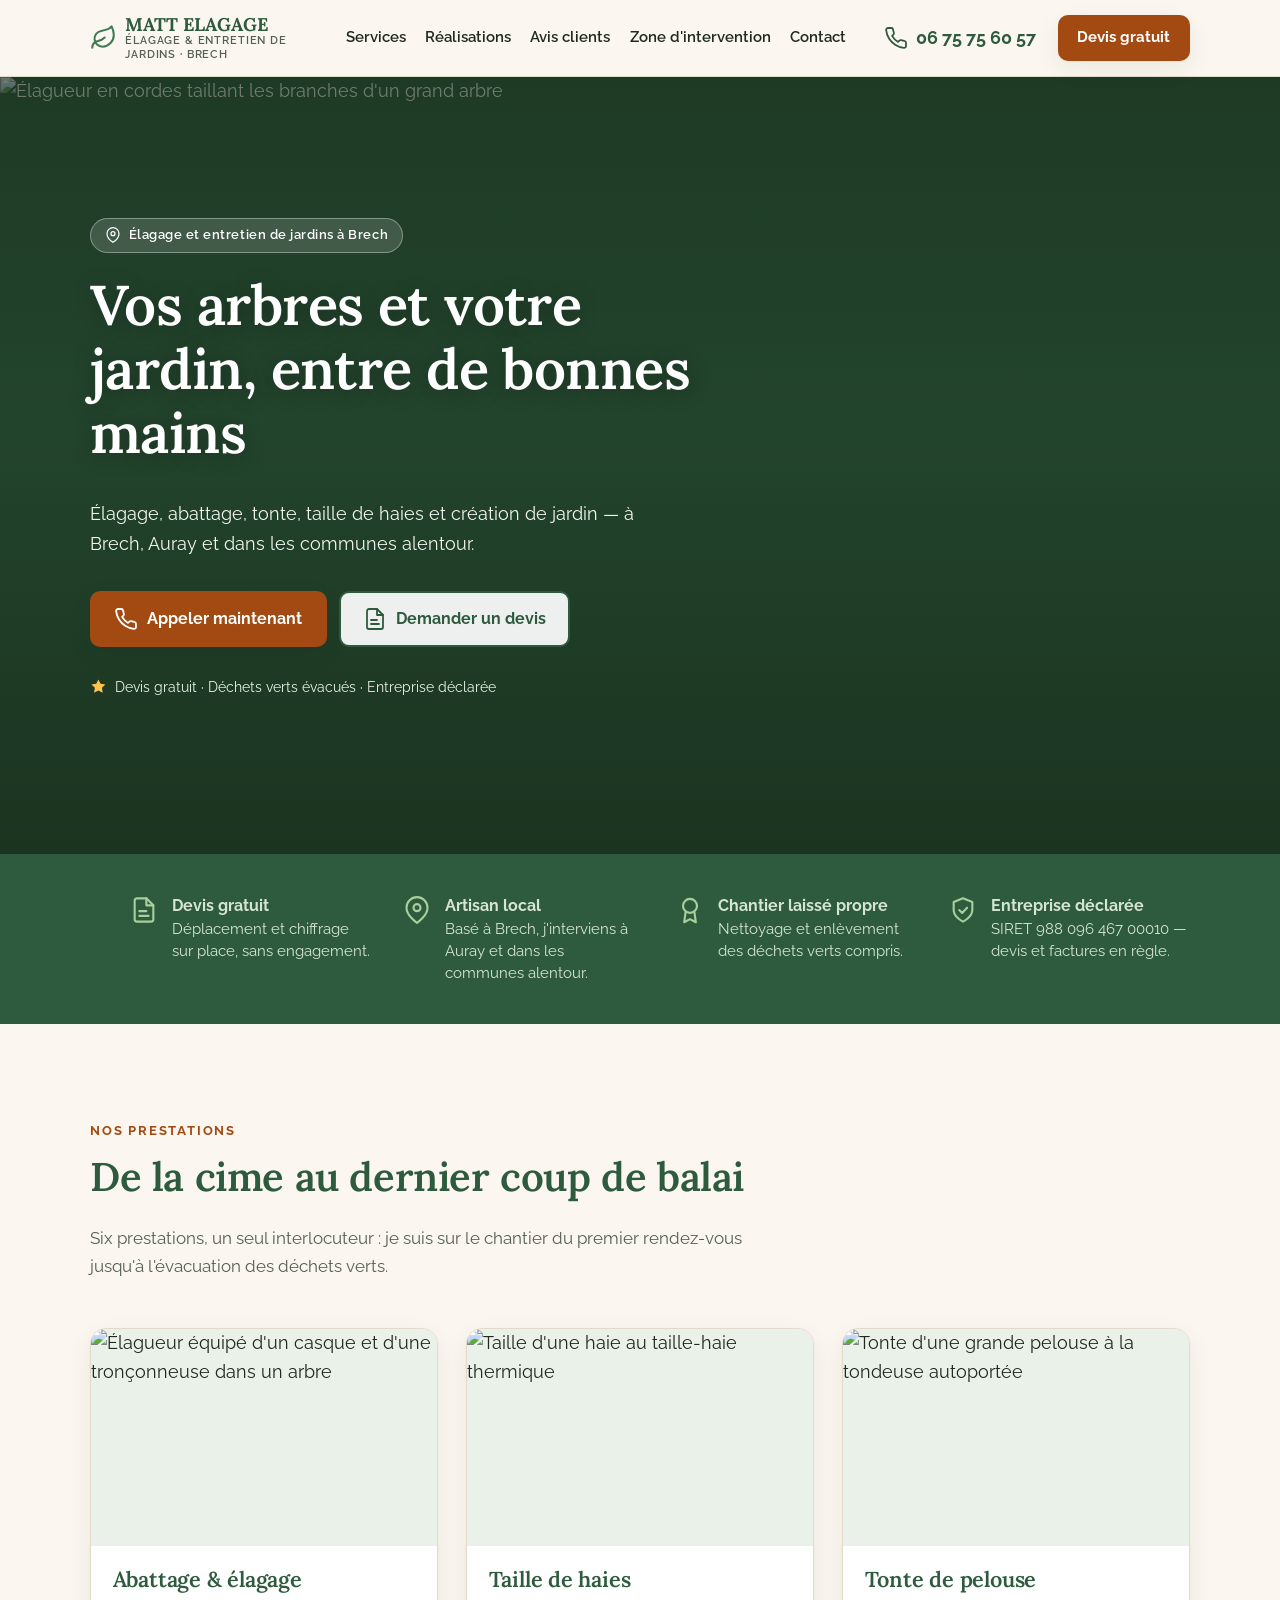
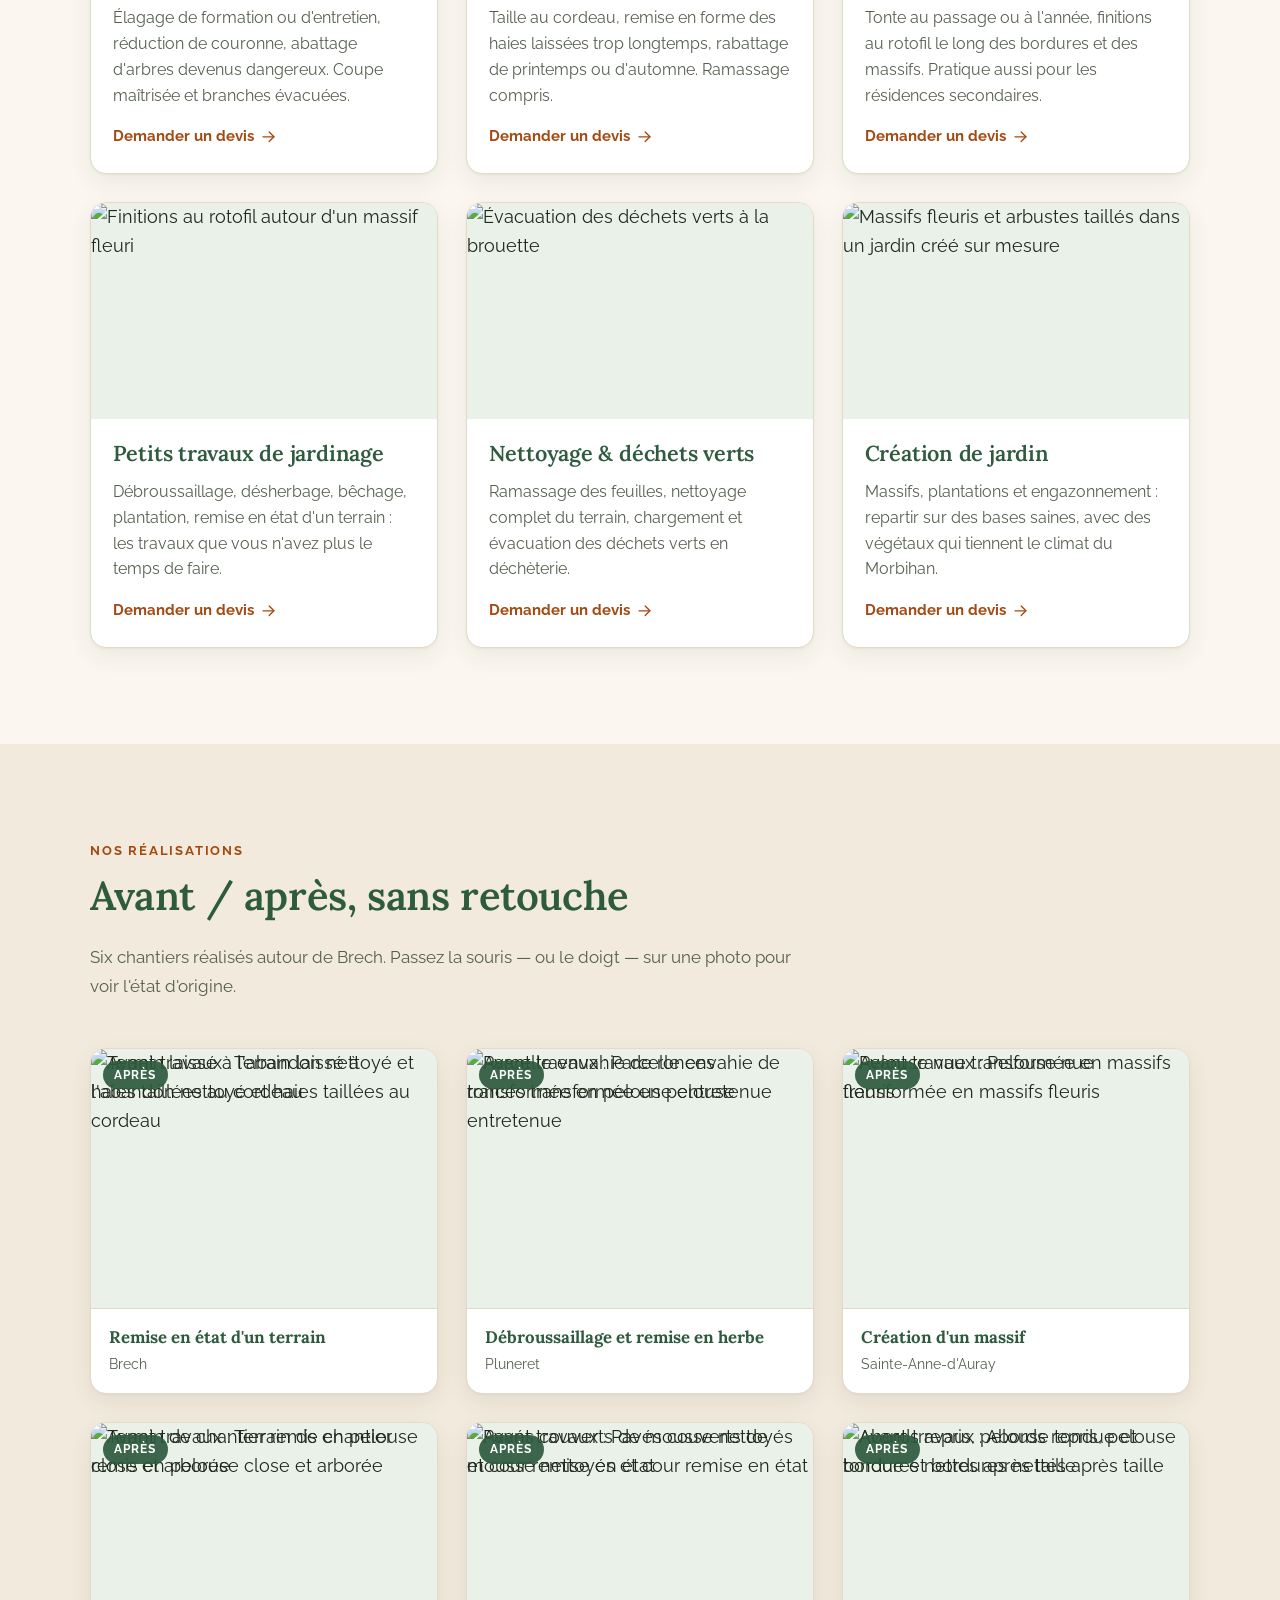
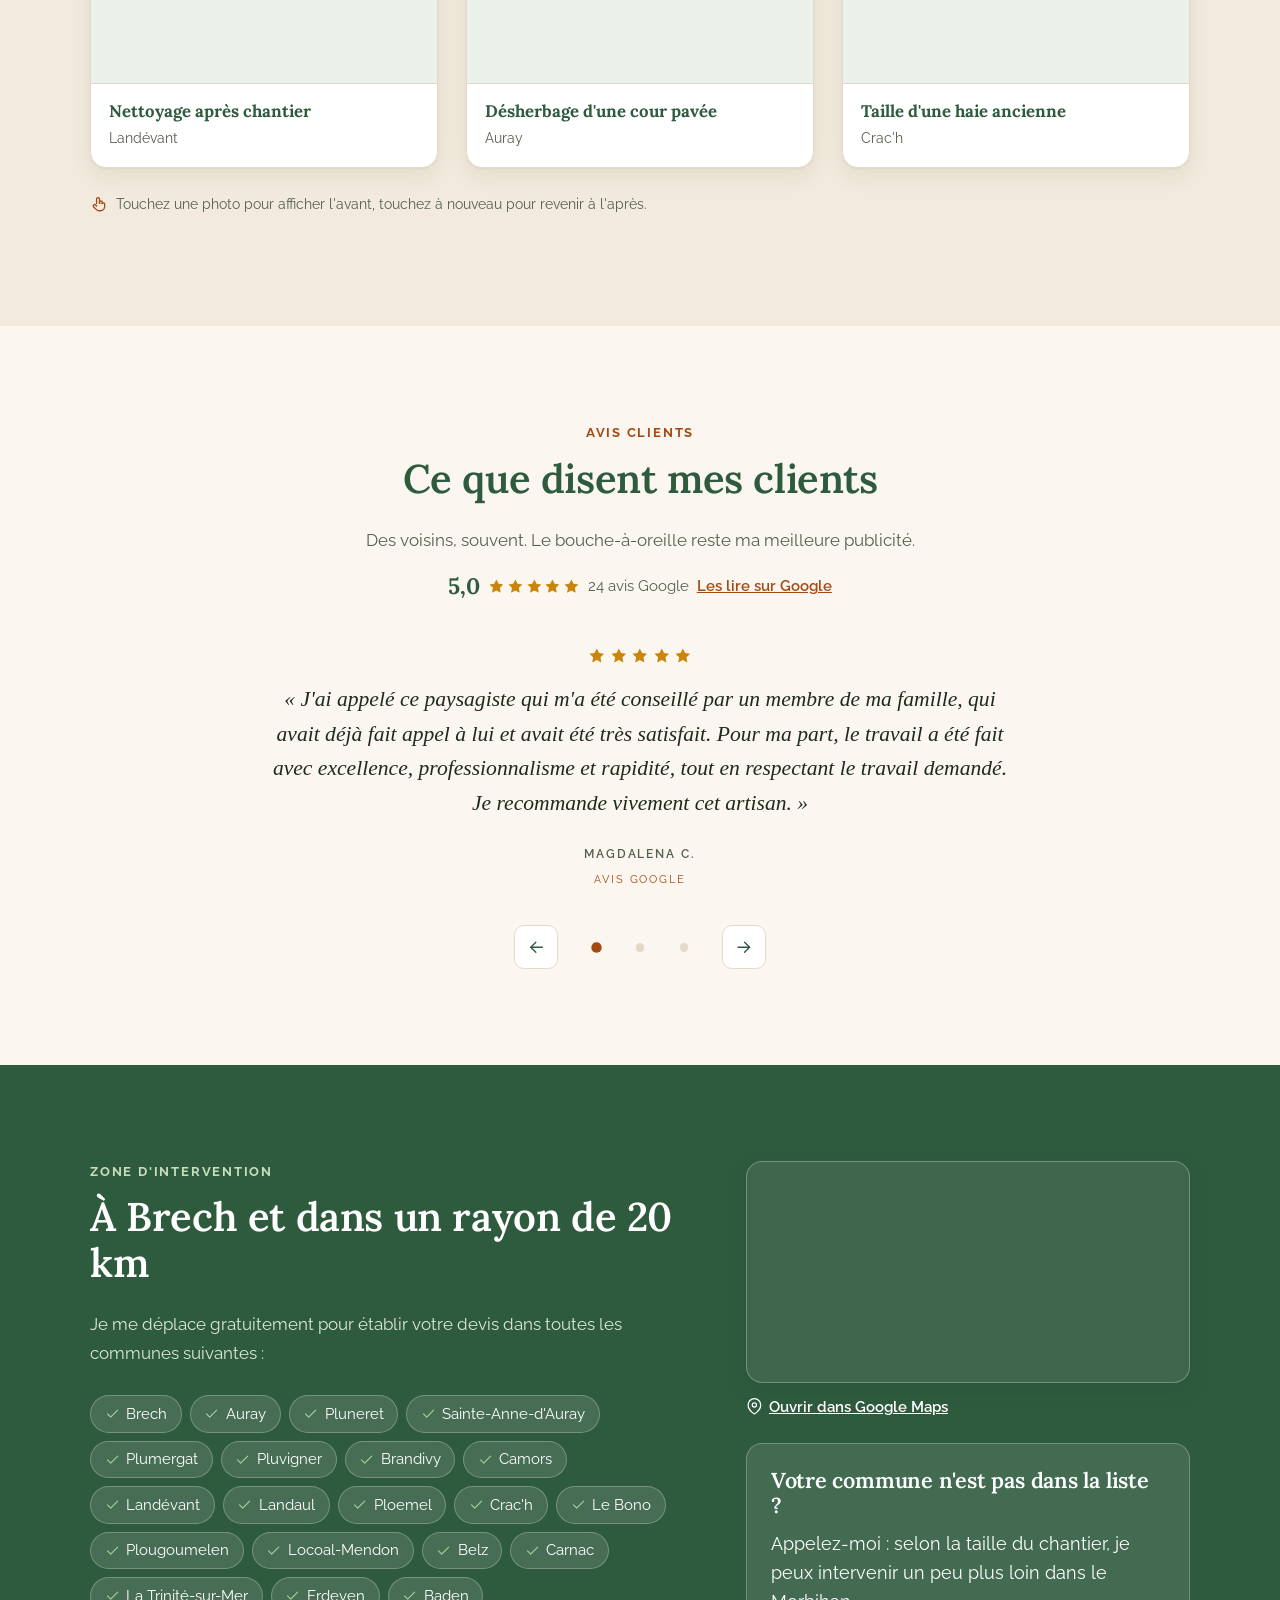
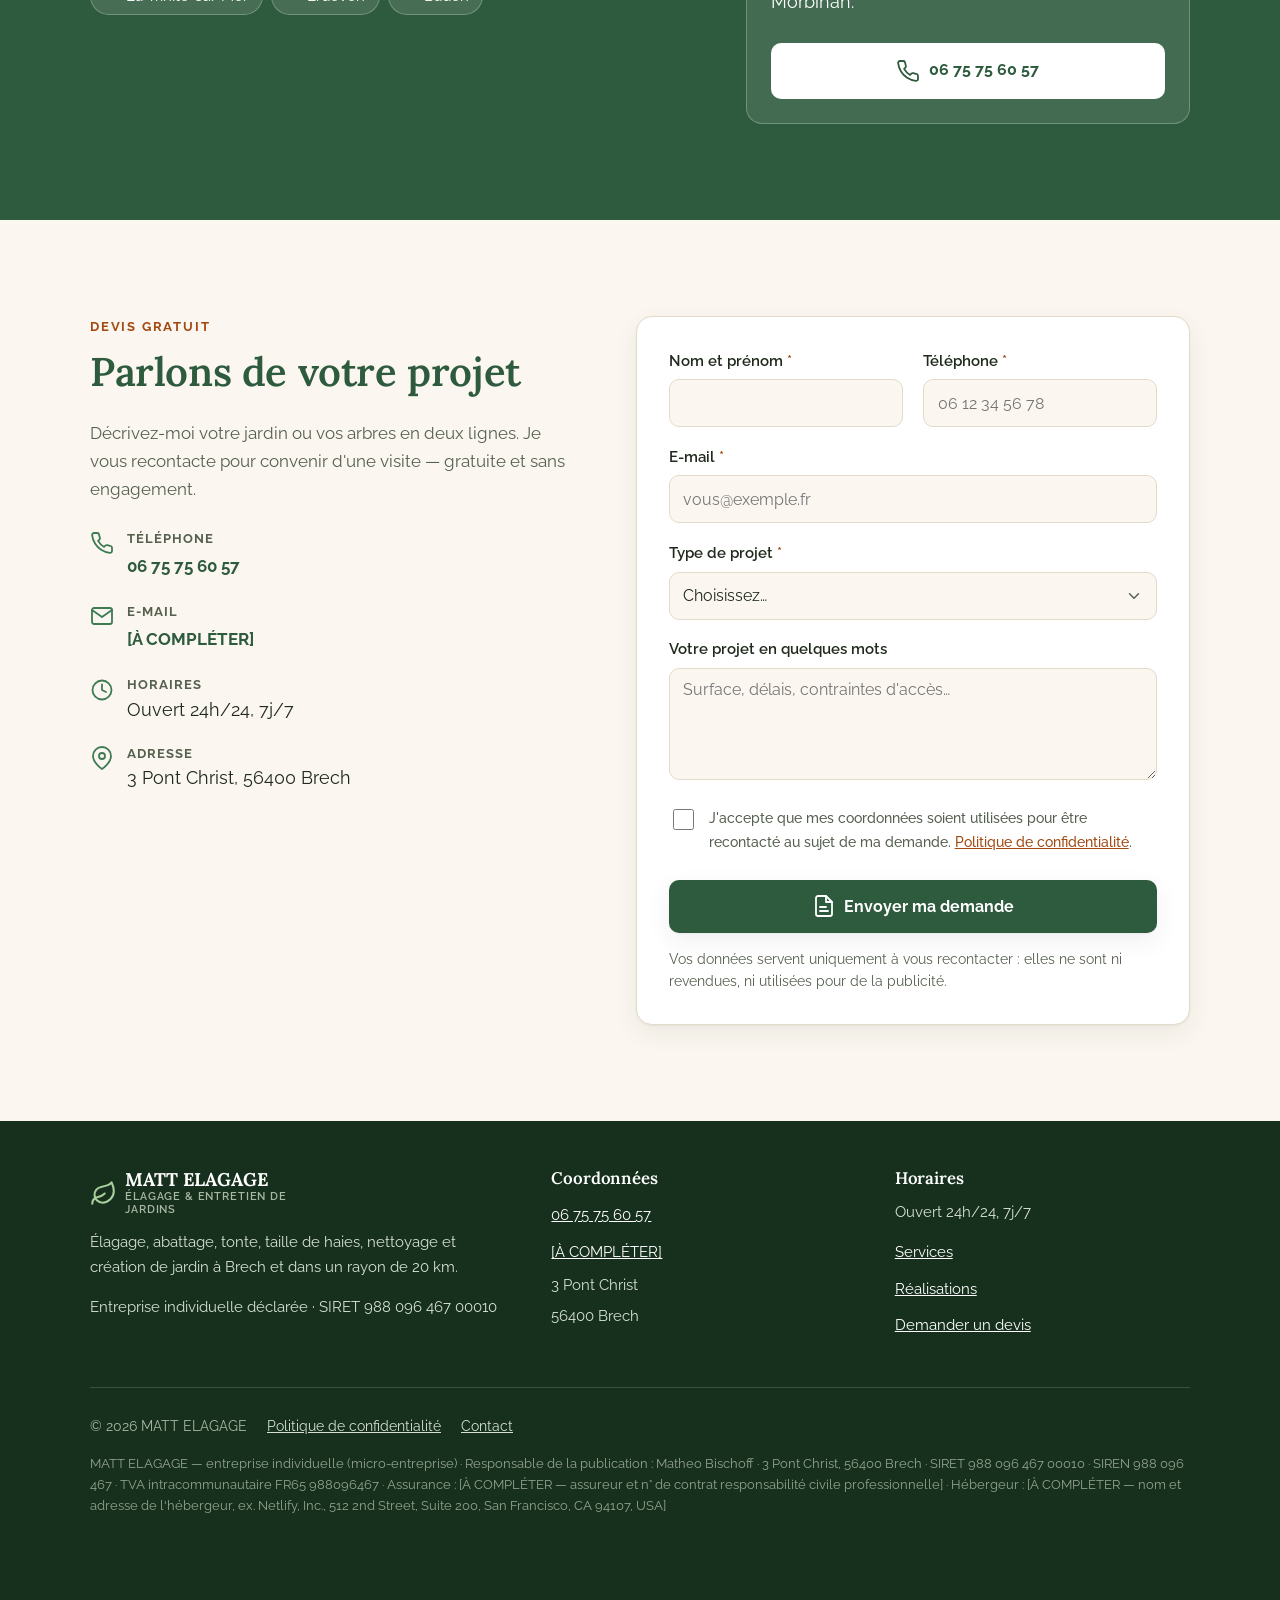
==== commit 7d054cea: "MATT ELAGAGE : donnees reelles, avis Google, carte et corrections responsive - infos legales complet" ====
--- a/index.html
+++ b/index.html
@@ -8,22 +8,30 @@
      RÉFÉRENCEMENT — les 6 lignes ci-dessous se modifient ici ET dans js/config.js
      (voir README.md, étape 6). Titre : 60 caractères max. Description : 155 max.
      ========================================================================== -->
-<title>Paysagiste à Quiberon (56) — Création de jardin, terrasse bois | Paysages Le Guen</title>
-<meta name="description" content="Paysages Le Guen, artisan paysagiste à Quiberon depuis plus de 15 ans : création de jardins, terrasses en bois, clôtures et entretien. Devis gratuit sous 48h dans un rayon de 30 km.">
-<link rel="canonical" href="https://www.paysages-leguen.fr/">
+<title>Élagage &amp; entretien de jardins à Brech (56) | MATT ELAGAGE</title>
+<meta name="description" content="MATT ELAGAGE, Matheo Bischoff : élagage, abattage, tonte, taille de haies, création de jardin et enlèvement des déchets verts à Brech, Auray et dans les communes alentour (Morbihan). Devis gratuit.">
+<link rel="canonical" href="https://www.matt-elagage.fr/">
+
+<!-- ========================================================================
+     ⚠️ PHASE DE DÉMONSTRATION — LIGNE À SUPPRIMER LE JOUR DE LA MISE EN LIGNE
+     Elle demande à Google de NE PAS référencer le site. Indispensable tant
+     que la démo circule par lien : sans elle, cette version pourrait sortir
+     dans les résultats de recherche à la place du vrai site du client.
+     ======================================================================== -->
+<meta name="robots" content="noindex, nofollow">
 <meta name="theme-color" content="#2E5B3E">
 <meta name="geo.region" content="FR-56">
-<meta name="geo.placename" content="Quiberon">
+<meta name="geo.placename" content="Brech">
 
 <!-- Aperçu lors d'un partage sur Facebook, WhatsApp, LinkedIn… -->
 <meta property="og:type" content="website">
 <meta property="og:locale" content="fr_FR">
-<meta property="og:site_name" content="Paysages Le Guen">
-<meta property="og:title" content="Paysages Le Guen — Paysagiste à Quiberon et 30 km alentour">
-<meta property="og:description" content="Création de jardins, terrasses en bois, clôtures et entretien. Artisan local, devis gratuit sous 48h.">
-<meta property="og:url" content="https://www.paysages-leguen.fr/">
-<meta property="og:image" content="https://images.unsplash.com/photo-1668120089662-42642838cfef?auto=format&fit=crop&q=72&w=1200&h=630">
-<meta property="og:image:alt" content="Jardin paysager entretenu en presqu'île de Quiberon">
+<meta property="og:site_name" content="MATT ELAGAGE">
+<meta property="og:title" content="MATT ELAGAGE — Élagage et entretien de jardins à Brech (56)">
+<meta property="og:description" content="Élagage, abattage, tonte, taille de haies, nettoyage et création de jardin. Artisan local à Brech, devis gratuit.">
+<meta property="og:url" content="https://www.matt-elagage.fr/">
+<meta property="og:image" content="https://images.unsplash.com/photo-1754321902809-5c21cbc67228?auto=format&fit=crop&q=72&w=1200&h=630">
+<meta property="og:image:alt" content="Élagueur en cordes taillant les branches d'un grand arbre">
 <meta name="twitter:card" content="summary_large_image">
 
 <link rel="icon" href="favicon.svg" type="image/svg+xml">
@@ -73,8 +81,8 @@
       <a class="logo" href="#" aria-label="Retour en haut de la page">
         <svg class="icone" aria-hidden="true"><use href="#i-feuille"></use></svg>
         <span class="logo__texte">
-          <span data-txt="entreprise.nom">Paysages Le Guen</span>
-          <span class="logo__sous"><span data-txt="entreprise.metier">Artisan paysagiste</span><span class="logo__ville"> · <span data-txt="entreprise.ville">Quiberon</span></span></span>
+          <span data-txt="entreprise.nom">MATT ELAGAGE</span>
+          <span class="logo__sous"><span data-txt="entreprise.metier">Élagage &amp; entretien de jardins</span><span class="logo__ville"> · <span data-txt="entreprise.ville">Brech</span></span></span>
         </span>
       </a>
 
@@ -88,9 +96,9 @@
         </ul>
       </nav>
 
-      <a class="entete__tel" data-tel href="tel:+33297000000">
+      <a class="entete__tel" data-tel href="tel:+33675756057">
         <svg class="icone" aria-hidden="true"><use href="#i-telephone"></use></svg>
-        <span class="entete__tel-texte" data-txt="entreprise.telephone">02 97 00 00 00</span>
+        <span class="entete__tel-texte" data-txt="entreprise.telephone">06 75 75 60 57</span>
         <span class="sr-only">Appeler</span>
       </a>
 
@@ -115,13 +123,13 @@
   <section class="hero">
     <div class="hero__media">
       <img id="hero-image"
-           src="https://images.unsplash.com/photo-1668120089662-42642838cfef?auto=format&fit=crop&q=72&w=1600&h=1000"
-           srcset="https://images.unsplash.com/photo-1668120089662-42642838cfef?auto=format&fit=crop&q=72&w=800&h=500 800w,
-                   https://images.unsplash.com/photo-1668120089662-42642838cfef?auto=format&fit=crop&q=72&w=1200&h=750 1200w,
-                   https://images.unsplash.com/photo-1668120089662-42642838cfef?auto=format&fit=crop&q=72&w=1600&h=1000 1600w,
-                   https://images.unsplash.com/photo-1668120089662-42642838cfef?auto=format&fit=crop&q=72&w=2000&h=1250 2000w"
+           src="https://images.unsplash.com/photo-1754321902809-5c21cbc67228?auto=format&fit=crop&q=72&w=1600&h=1000"
+           srcset="https://images.unsplash.com/photo-1754321902809-5c21cbc67228?auto=format&fit=crop&q=72&w=800&h=500 800w,
+                   https://images.unsplash.com/photo-1754321902809-5c21cbc67228?auto=format&fit=crop&q=72&w=1200&h=750 1200w,
+                   https://images.unsplash.com/photo-1754321902809-5c21cbc67228?auto=format&fit=crop&q=72&w=1600&h=1000 1600w,
+                   https://images.unsplash.com/photo-1754321902809-5c21cbc67228?auto=format&fit=crop&q=72&w=2000&h=1250 2000w"
            sizes="100vw"
-           alt="Grand jardin paysager avec pelouse tondue, massifs et arbres"
+           alt="Élagueur en cordes dans un grand arbre"
            fetchpriority="high" decoding="async">
     </div>
 
@@ -129,15 +137,15 @@
       <div class="hero__contenu">
         <span class="hero__surtitre">
           <svg class="icone" aria-hidden="true" style="width:1rem;height:1rem"><use href="#i-local"></use></svg>
-          <span data-txt="hero.surtitre">Artisan paysagiste en presqu'île de Quiberon</span>
+          <span data-txt="hero.surtitre">Élagage et entretien de jardins à Brech</span>
         </span>
 
-        <h1 data-txt="hero.titre">Des jardins qui vous ressemblent</h1>
-
-        <p class="hero__sous" data-txt="hero.sousTitre">Création de jardins, terrasses en bois, clôtures et entretien — à Quiberon et jusqu'à 30 km alentour.</p>
+        <h1 data-txt="hero.titre">Vos arbres et votre jardin, entre de bonnes mains</h1>
+
+        <p class="hero__sous" data-txt="hero.sousTitre">Élagage, abattage, tonte, taille de haies et création de jardin — à Brech, Auray et dans les communes alentour.</p>
 
         <div class="hero__boutons">
-          <a class="bouton bouton--principal" data-tel href="tel:+33297000000">
+          <a class="bouton bouton--principal" data-tel href="tel:+33675756057">
             <svg class="icone" aria-hidden="true"><use href="#i-telephone"></use></svg>
             <span data-txt="hero.boutonAppel">Appeler maintenant</span>
           </a>
@@ -149,7 +157,7 @@
 
         <p class="hero__note">
           <svg class="icone icone--pleine" aria-hidden="true"><use href="#i-etoile"></use></svg>
-          <span><strong data-txt="entreprise.anneesExperience">15</strong> ans d'expérience · Devis gratuit sous 48h</span>
+          <span>Devis gratuit · Déchets verts évacués · Entreprise déclarée</span>
         </p>
       </div>
     </div>
@@ -173,8 +181,8 @@
     <div class="conteneur">
       <div class="entete-section anim">
         <span class="surtitre">Nos prestations</span>
-        <h2>Du plan au dernier coup de balai</h2>
-        <p class="chapeau">Quatre métiers, un seul interlocuteur : je suis sur le chantier du premier rendez-vous à la réception des travaux.</p>
+        <h2>De la cime au dernier coup de balai</h2>
+        <p class="chapeau">Six prestations, un seul interlocuteur : je suis sur le chantier du premier rendez-vous jusqu'à l'évacuation des déchets verts.</p>
       </div>
       <div class="grille-services" id="liste-services"><!-- généré depuis config.js --></div>
     </div>
@@ -189,7 +197,7 @@
       <div class="entete-section anim">
         <span class="surtitre">Nos réalisations</span>
         <h2>Avant / après, sans retouche</h2>
-        <p class="chapeau">Six chantiers réalisés dans la presqu'île. Passez la souris — ou le doigt — sur une photo pour voir l'état d'origine.</p>
+        <p class="chapeau">Six chantiers réalisés autour de Brech. Passez la souris — ou le doigt — sur une photo pour voir l'état d'origine.</p>
       </div>
       <div class="grille-realisations" id="liste-realisations"><!-- généré depuis config.js --></div>
       <p class="astuce anim">
@@ -209,8 +217,12 @@
         <span class="surtitre">Avis clients</span>
         <h2>Ce que disent mes clients</h2>
         <p class="chapeau">Des voisins, souvent. Le bouche-à-oreille reste ma meilleure publicité.</p>
-      </div>
-      <div class="grille-avis" id="liste-avis"><!-- généré depuis config.js --></div>
+        <p class="avis-note" id="avis-note"><!-- note globale générée depuis config.js --></p>
+      </div>
+      <div class="carrousel-avis anim">
+        <div class="carrousel-avis__piste" id="liste-avis"><!-- généré depuis config.js --></div>
+        <div class="carrousel-avis__nav" id="nav-avis"><!-- flèches et pastilles générées --></div>
+      </div>
     </div>
   </section>
 
@@ -223,17 +235,33 @@
       <div class="zone__grille">
         <div class="anim">
           <span class="surtitre">Zone d'intervention</span>
-          <h2>À <span data-txt="entreprise.ville">Quiberon</span> et dans un rayon de <span data-txt="entreprise.rayonKm">30</span> km</h2>
+          <h2>À <span data-txt="entreprise.ville">Brech</span> et dans un rayon de <span data-txt="entreprise.rayonKm">20</span> km</h2>
           <p class="chapeau" style="margin-bottom:1.75rem">Je me déplace gratuitement pour établir votre devis dans toutes les communes suivantes :</p>
           <ul class="communes" id="liste-communes"><!-- généré depuis config.js --></ul>
         </div>
-        <div class="encart-zone anim">
+        <div class="anim">
+
+          <!-- Carte : l'adresse est reprise de js/config.js, aucune clé Google nécessaire -->
+          <div class="carte-lieu">
+            <iframe id="carte-google"
+                    src="https://www.google.com/maps?q=3%20Pont%20Christ%2C%2056400%20Brech&z=13&output=embed"
+                    title="Localisation de MATT ELAGAGE à Brech"
+                    loading="lazy" referrerpolicy="no-referrer-when-downgrade"></iframe>
+          </div>
+          <a class="carte-lieu__lien" id="lien-google-maps" href="https://www.google.com/maps/place/3+Pont+Christ,+56400+Brech" target="_blank" rel="noopener">
+            <svg class="icone" aria-hidden="true"><use href="#i-local"></use></svg>
+            Ouvrir dans Google Maps
+          </a>
+
+        <div class="encart-zone">
           <h3>Votre commune n'est pas dans la liste ?</h3>
           <p>Appelez-moi : selon la taille du chantier, je peux intervenir un peu plus loin dans le <span data-txt="entreprise.departement">Morbihan</span>.</p>
-          <a class="bouton bouton--blanc bouton--large" data-tel href="tel:+33297000000">
+          <a class="bouton bouton--blanc bouton--large" data-tel href="tel:+33675756057">
             <svg class="icone" aria-hidden="true"><use href="#i-telephone"></use></svg>
-            <span data-txt="entreprise.telephone">02 97 00 00 00</span>
+            <span data-txt="entreprise.telephone">06 75 75 60 57</span>
           </a>
+        </div>
+
         </div>
       </div>
     </div>
@@ -250,23 +278,23 @@
         <div class="anim">
           <span class="surtitre">Devis gratuit</span>
           <h2>Parlons de votre projet</h2>
-          <p class="chapeau">Décrivez-moi votre jardin en deux lignes. Je vous rappelle sous 48h ouvrées pour convenir d'une visite — gratuite et sans engagement.</p>
+          <p class="chapeau">Décrivez-moi votre jardin ou vos arbres en deux lignes. Je vous recontacte pour convenir d'une visite — gratuite et sans engagement.</p>
           <ul class="coordonnees">
             <li>
               <svg class="icone" aria-hidden="true"><use href="#i-telephone"></use></svg>
-              <div><strong>Téléphone</strong><a data-tel href="tel:+33297000000"><span data-txt="entreprise.telephone">02 97 00 00 00</span></a></div>
+              <div><strong>Téléphone</strong><a data-tel href="tel:+33675756057"><span data-txt="entreprise.telephone">06 75 75 60 57</span></a></div>
             </li>
             <li>
               <svg class="icone" aria-hidden="true"><use href="#i-mail"></use></svg>
-              <div><strong>E-mail</strong><a data-mail href="mailto:contact@paysages-leguen.fr"><span data-txt="entreprise.email">contact@paysages-leguen.fr</span></a></div>
+              <div><strong>E-mail</strong><a data-mail href="#contact"><span data-txt="entreprise.email">[À COMPLÉTER]</span></a></div>
             </li>
             <li>
               <svg class="icone" aria-hidden="true"><use href="#i-horaires"></use></svg>
-              <div><strong>Horaires</strong><span data-txt="entreprise.horaires">Du lundi au vendredi, 8h – 18h · Samedi sur rendez-vous</span></div>
+              <div><strong>Horaires</strong><span data-txt="entreprise.horaires">[À COMPLÉTER]</span></div>
             </li>
             <li>
               <svg class="icone" aria-hidden="true"><use href="#i-local"></use></svg>
-              <div><strong>Atelier</strong><span><span data-txt="entreprise.adresse">12 rue des Ajoncs</span>, <span data-txt="entreprise.codePostal">56170</span> <span data-txt="entreprise.ville">Quiberon</span></span></div>
+              <div><strong>Adresse</strong><span><span data-txt="entreprise.adresse">3 Pont Christ</span>, <span data-txt="entreprise.codePostal">56400</span> <span data-txt="entreprise.ville">Brech</span></span></div>
             </li>
           </ul>
         </div>
@@ -328,7 +356,7 @@
             Envoyer ma demande
           </button>
 
-          <p class="note-formulaire">Réponse sous 48h ouvrées. Vos données ne sont ni revendues ni utilisées pour de la publicité.</p>
+          <p class="note-formulaire">Vos données servent uniquement à vous recontacter : elles ne sont ni revendues, ni utilisées pour de la publicité.</p>
         </form>
 
       </div>
@@ -349,28 +377,28 @@
         <span class="logo">
           <svg class="icone" aria-hidden="true"><use href="#i-feuille"></use></svg>
           <span class="logo__texte">
-            <span data-txt="entreprise.nom">Paysages Le Guen</span>
-            <span class="logo__sous"><span data-txt="entreprise.metier">Artisan paysagiste</span></span>
+            <span data-txt="entreprise.nom">MATT ELAGAGE</span>
+            <span class="logo__sous"><span data-txt="entreprise.metier">Élagage &amp; entretien de jardins</span></span>
           </span>
         </span>
-        <p>Création de jardins, terrasses en bois, clôtures et entretien à <span data-txt="entreprise.ville">Quiberon</span> et dans un rayon de <span data-txt="entreprise.rayonKm">30</span> km.</p>
-        <p style="margin-bottom:0"><strong data-txt="entreprise.anneesExperience">15</strong> ans d'expérience · Garantie décennale</p>
+        <p>Élagage, abattage, tonte, taille de haies, nettoyage et création de jardin à <span data-txt="entreprise.ville">Brech</span> et dans un rayon de <span data-txt="entreprise.rayonKm">20</span> km.</p>
+        <p style="margin-bottom:0">Entreprise individuelle déclarée · SIRET <span data-txt="legal.siret">988 096 467 00010</span></p>
       </div>
 
       <div>
         <h3>Coordonnées</h3>
         <ul>
-          <li><a data-tel href="tel:+33297000000"><span data-txt="entreprise.telephone">02 97 00 00 00</span></a></li>
-          <li><a data-mail href="mailto:contact@paysages-leguen.fr"><span data-txt="entreprise.email">contact@paysages-leguen.fr</span></a></li>
-          <li><span data-txt="entreprise.adresse">12 rue des Ajoncs</span></li>
-          <li><span data-txt="entreprise.codePostal">56170</span> <span data-txt="entreprise.ville">Quiberon</span></li>
+          <li><a data-tel href="tel:+33675756057"><span data-txt="entreprise.telephone">06 75 75 60 57</span></a></li>
+          <li><a data-mail href="#contact"><span data-txt="entreprise.email">[À COMPLÉTER]</span></a></li>
+          <li><span data-txt="entreprise.adresse">3 Pont Christ</span></li>
+          <li><span data-txt="entreprise.codePostal">56400</span> <span data-txt="entreprise.ville">Brech</span></li>
         </ul>
       </div>
 
       <div>
         <h3>Horaires</h3>
         <ul>
-          <li data-txt="entreprise.horaires">Du lundi au vendredi, 8h – 18h · Samedi sur rendez-vous</li>
+          <li data-txt="entreprise.horaires">[À COMPLÉTER]</li>
           <li style="margin-top:.75rem"><a href="#services">Services</a></li>
           <li><a href="#realisations">Réalisations</a></li>
           <li><a href="#contact">Demander un devis</a></li>
@@ -380,7 +408,7 @@
     </div>
 
     <div class="pied__mentions">
-      <span>© <span id="annee">2026</span> <span data-txt="entreprise.nom">Paysages Le Guen</span></span>
+      <span>© <span id="annee">2026</span> <span data-txt="entreprise.nom">MATT ELAGAGE</span></span>
       <a href="politique-confidentialite.html">Politique de confidentialité</a>
       <a href="#contact">Contact</a>
       <span id="signature-agence"></span>
@@ -396,9 +424,9 @@
 <!-- ==========================================================================
      10. BOUTON FLOTTANT « APPELER » (mobile uniquement)
      ========================================================================== -->
-<a class="bouton bouton--principal appel-flottant" data-tel href="tel:+33297000000">
+<a class="bouton bouton--principal appel-flottant" data-tel href="tel:+33675756057">
   <svg class="icone" aria-hidden="true"><use href="#i-telephone"></use></svg>
-  Appeler le <span data-txt="entreprise.telephone">02 97 00 00 00</span>
+  Appeler le <span data-txt="entreprise.telephone">06 75 75 60 57</span>
 </a>
 
 
--- a/css/style.css
+++ b/css/style.css
@@ -1,5 +1,5 @@
 /* ==========================================================================
-   PAYSAGES LE GUEN — feuille de style unique
+   MATT ELAGAGE — feuille de style unique
    --------------------------------------------------------------------------
    ▼▼▼ TOUT CE QUI CHANGE D'UN CLIENT À L'AUTRE EST DANS LE BLOC CI-DESSOUS ▼▼▼
    ========================================================================== */
@@ -215,11 +215,27 @@
   font-size: 1.15rem;
   font-weight: 700;
   line-height: 1.1;
+  /* Sur très petit écran (320 px) le logo doit pouvoir se comprimer, sinon il
+     pousse le bouton burger hors de l'écran. Il reprend sa taille dès 640 px. */
+  flex: 0 1 auto;
+  min-width: 0;
 }
 .logo:hover { color: var(--vert-clair); }
 .logo .icone { width: 1.7rem; height: 1.7rem; color: var(--vert-clair); }
 .logo__texte { display: flex; flex-direction: column; }
-.logo__sous { font-family: var(--police-texte); font-size: .66rem; font-weight: 600; letter-spacing: .08em; text-transform: uppercase; color: var(--texte-doux); white-space: nowrap; }
+.logo__sous {
+  font-family: var(--police-texte);
+  font-size: .66rem;
+  font-weight: 600;
+  letter-spacing: .08em;
+  text-transform: uppercase;
+  color: var(--texte-doux);
+  /* Un intitulé de métier long (élagage, terrassement…) doit pouvoir passer
+     à la ligne plutôt que d'élargir tout le logo et faire déborder l'en-tête. */
+  white-space: normal;
+  max-width: 11rem;
+  line-height: 1.3;
+}
 .logo__ville { display: none; }   /* affichée à partir de la tablette */
 
 /* Téléphone du header */
@@ -236,11 +252,12 @@
   font-weight: 700;
   text-decoration: none;
   white-space: nowrap;
+  flex: none;
 }
 .entete__tel:hover { background: var(--vert-tres-clair); color: var(--vert); }
 .entete__tel-texte { display: none; }
 
-.entete .bouton { min-height: 2.75rem; padding: .55rem 1rem; font-size: .95rem; }
+.entete .bouton { min-height: 2.75rem; padding: .55rem 1.1rem; font-size: .95rem; white-space: nowrap; flex: none; }
 .entete__cta { display: none; }
 
 /* Menu de navigation */
@@ -463,25 +480,108 @@
    9. AVIS CLIENTS
    ========================================================================== */
 
-.grille-avis { display: grid; gap: 1.25rem; }
-
-.avis {
+/* Note globale sous le titre de section : 5,0 ★★★★★ · 24 avis Google */
+.avis-note {
+  display: flex;
+  align-items: center;
+  justify-content: center;
+  flex-wrap: wrap;
+  gap: .5rem;
+  margin: 1.25rem 0 0;
+  font-size: .95rem;
+  color: var(--texte-doux);
+}
+.avis-note strong { font-family: var(--police-titres); font-size: 1.4rem; color: var(--vert); line-height: 1; }
+.avis-note .etoiles { display: inline-flex; gap: .12rem; color: var(--or); }
+.avis-note .etoiles .icone { width: 1.05rem; height: 1.05rem; }
+.avis-note a { font-weight: 600; }
+
+/* Carrousel : un seul avis à l'écran, centré */
+.carrousel-avis { max-width: 46rem; margin-inline: auto; text-align: center; }
+
+/* Toutes les diapos occupent la même cellule de grille : la hauteur se cale
+   sur la plus longue, donc rien ne saute au changement d'avis. */
+.carrousel-avis__piste { display: grid; align-items: center; }
+.avis-slide {
+  grid-area: 1 / 1;
+  margin: 0;
+  opacity: 0;
+  visibility: hidden;
+  transition: opacity .45s ease;
+}
+.avis-slide.actif { opacity: 1; visibility: visible; }
+
+.avis-slide__etoiles { display: flex; justify-content: center; gap: .25rem; color: var(--or); margin-bottom: 1.1rem; }
+.avis-slide__etoiles .icone { width: 1.1rem; height: 1.1rem; }
+
+.avis-slide blockquote {
+  margin: 0 0 1.5rem;
+  font-family: var(--police-titres);
+  font-style: italic;
+  font-size: clamp(1.1rem, 2.6vw, 1.35rem);
+  line-height: 1.6;
+  color: var(--texte);
+}
+.avis-slide__nom {
+  display: block;
+  font-size: .78rem;
+  font-weight: 600;
+  letter-spacing: .16em;
+  text-transform: uppercase;
+  color: var(--texte-doux);
+}
+.avis-slide__source {
+  display: block;
+  margin-top: .4rem;
+  font-size: .68rem;
+  letter-spacing: .18em;
+  text-transform: uppercase;
+  color: var(--terre);
+}
+
+.carrousel-avis__nav { display: flex; align-items: center; justify-content: center; gap: 1rem; margin-top: 2.25rem; }
+.carrousel-avis__fleche {
+  width: 2.75rem;
+  height: 2.75rem;
+  display: inline-flex;
+  align-items: center;
+  justify-content: center;
+  border: 1px solid var(--bordure);
+  border-radius: var(--rayon-petit);
   background: var(--blanc);
-  border: 1px solid var(--bordure);
-  border-radius: var(--rayon);
-  padding: 1.6rem 1.5rem;
-  box-shadow: var(--ombre);
-  display: flex;
-  flex-direction: column;
-}
-.avis__etoiles { display: flex; gap: .15rem; color: var(--or); margin-bottom: .9rem; }
-.avis__etoiles .icone { width: 1.15rem; height: 1.15rem; }
-.avis blockquote { margin: 0 0 1.2rem; font-size: 1.04rem; }
-.avis blockquote::before { content: "« "; }
-.avis blockquote::after  { content: " »"; }
-.avis__auteur { margin-top: auto; font-size: .92rem; }
-.avis__auteur strong { display: block; color: var(--vert); font-size: 1rem; }
-.avis__auteur span { color: var(--texte-doux); }
+  color: var(--vert);
+  cursor: pointer;
+  transition: background-color .18s ease, border-color .18s ease;
+}
+.carrousel-avis__fleche:hover { background: var(--vert-tres-clair); border-color: var(--vert); }
+.carrousel-avis__fleche .icone { width: 1.15rem; height: 1.15rem; }
+.carrousel-avis__fleche--precedent .icone { transform: rotate(180deg); }
+
+.carrousel-avis__points { display: flex; }
+
+/* La pastille reste visuellement petite, mais le bouton fait 44 px :
+   c'est la taille minimale confortable pour un doigt. */
+.carrousel-avis__point {
+  width: 2.75rem;
+  height: 2.75rem;
+  padding: 0;
+  border: 0;
+  background: none;
+  cursor: pointer;
+  display: inline-flex;
+  align-items: center;
+  justify-content: center;
+}
+.carrousel-avis__point::before {
+  content: "";
+  width: .55rem;
+  height: .55rem;
+  border-radius: 50%;
+  background: var(--bordure);
+  transition: background-color .18s ease, transform .18s ease;
+}
+.carrousel-avis__point:hover::before { background: var(--texte-doux); }
+.carrousel-avis__point[aria-current="true"]::before { background: var(--terre); transform: scale(1.15); }
 
 
 /* ==========================================================================
@@ -502,6 +602,28 @@
   font-size: .92rem;
 }
 .communes .icone { width: .95rem; height: .95rem; color: #A8CF9C; }
+
+/* Carte Google Maps — volontairement compacte */
+.carte-lieu {
+  border-radius: var(--rayon);
+  overflow: hidden;
+  border: 1px solid rgba(255,255,255,.28);
+  box-shadow: var(--ombre);
+  background: rgba(255,255,255,.08);
+}
+.carte-lieu iframe { display: block; width: 100%; height: 190px; border: 0; }
+
+.carte-lieu__lien {
+  display: inline-flex;
+  align-items: center;
+  gap: .4rem;
+  margin: .7rem 0 1.5rem;
+  color: #fff;
+  font-size: .92rem;
+  font-weight: 600;
+}
+.carte-lieu__lien:hover { color: #C7DDBE; }
+.carte-lieu__lien .icone { width: 1.05rem; height: 1.05rem; }
 
 .encart-zone {
   background: rgba(255,255,255,.10);
@@ -587,7 +709,7 @@
 .coordonnees li { display: flex; gap: .8rem; align-items: flex-start; }
 .coordonnees .icone { color: var(--vert-clair); margin-top: .2rem; }
 .coordonnees strong { display: block; font-size: .82rem; letter-spacing: .08em; text-transform: uppercase; color: var(--texte-doux); font-weight: 700; }
-.coordonnees a { color: var(--vert); font-weight: 700; text-decoration: none; font-size: 1.05rem; }
+.coordonnees a { color: var(--vert); font-weight: 700; text-decoration: none; font-size: 1.05rem; display: inline-block; padding-block: .2rem; }
 .coordonnees a:hover { color: var(--terre); text-decoration: underline; }
 
 
@@ -606,6 +728,7 @@
 .pied h3 { color: #fff; font-size: 1.05rem; margin-bottom: .7rem; }
 .pied ul { list-style: none; margin: 0; padding: 0; }
 .pied li { margin-bottom: .35rem; }
+.pied li a { display: inline-block; padding-block: .2rem; }   /* zone tactile confortable */
 .pied .logo { color: #fff; margin-bottom: .8rem; }
 .pied .logo .icone { color: #A8CF9C; }
 .pied .logo__sous { color: #A9B8A4; }
@@ -620,7 +743,7 @@
   font-size: .85rem;
   color: #A9B8A4;
 }
-.pied__mentions a { color: #D6E0D1; }
+.pied__mentions a { color: #D6E0D1; display: inline-block; padding-block: .2rem; }
 .pied__legal { font-size: .82rem; color: #93A38E; margin-top: .75rem; line-height: 1.6; }
 
 
@@ -663,6 +786,23 @@
 
 
 /* ==========================================================================
+   13 ter. ÉCRANS PEU HAUTS (téléphone tenu à l'horizontale)
+   --------------------------------------------------------------------------
+   Sans cette règle, le bandeau du haut occupe deux écrans en paysage et le
+   visiteur doit faire défiler longtemps avant de voir la moindre information.
+   ========================================================================== */
+
+@media (orientation: landscape) and (max-height: 30rem) {
+  .hero__contenu { padding-block: 2rem; }
+  .hero h1 { font-size: clamp(1.6rem, 5vw, 2.1rem); }
+  .hero__sous { font-size: 1rem; margin-bottom: 1.25rem; }
+  .hero__surtitre { margin-bottom: .75rem; }
+  .hero__note { margin-top: 1rem; }
+  .hero__boutons { flex-direction: row; flex-wrap: wrap; }
+}
+
+
+/* ==========================================================================
    14. ANIMATIONS AU DÉFILEMENT
    ========================================================================== */
 
@@ -687,19 +827,23 @@
   .reassurance__liste { grid-template-columns: repeat(2, 1fr); gap: 1.75rem 2rem; }
   .grille-services { grid-template-columns: repeat(2, 1fr); }
   .grille-realisations { grid-template-columns: repeat(2, 1fr); }
-  .grille-avis { grid-template-columns: repeat(2, 1fr); }
   .pied__grille { grid-template-columns: repeat(2, 1fr); }
   .formulaire { padding: 2rem; }
   .entete__tel-texte { display: inline; }
   .logo__ville { display: inline; }
-}
-
-
-/* ==========================================================================
-   16. ORDINATEUR (à partir de 900 px)
-   ========================================================================== */
-
-@media (min-width: 56.25rem) {
+  .logo { flex: none; }   /* à partir d'ici, le logo garde sa taille lisible */
+}
+
+
+/* ==========================================================================
+   16. ORDINATEUR (à partir de 1024 px)
+   --------------------------------------------------------------------------
+   Le menu complet (logo + 5 liens + téléphone + bouton) a besoin de cette
+   largeur pour tenir sur une ligne sans se chevaucher. En dessous, le menu
+   burger prend le relais — c'est volontaire, pas une largeur oubliée.
+   ========================================================================== */
+
+@media (min-width: 72rem) {
   :root { --taille-base: 1.09375rem; }  /* 17.5px */
 
   body { padding-bottom: 0; }
@@ -707,28 +851,29 @@
 
   .burger { display: none; }
   .entete__cta { display: inline-flex; }
-  .entete__barre { min-height: 4.75rem; gap: 1rem; }
+  .entete__barre { min-height: 4.75rem; gap: .6rem; }
 
   .nav {
     display: block;
     border: 0;
     padding: 0;
-    margin-right: 1rem;
+    margin-right: .5rem;
   }
-  .nav__liste { display: flex; gap: .35rem; }
+  .nav__liste { display: flex; gap: .1rem; }
   .nav__liste a {
     border: 0;
-    padding: .5rem .7rem;
+    padding: .5rem .55rem;
     font-size: .96rem;
     border-radius: var(--rayon-petit);
   }
   .nav__liste a:hover { background: var(--vert-tres-clair); color: var(--vert); }
+  .nav__liste a { white-space: nowrap; }
 
   .reassurance__liste { grid-template-columns: repeat(4, 1fr); padding-block: 2.5rem; }
-  .grille-services { grid-template-columns: repeat(4, 1fr); gap: 1.75rem; }
+  .grille-services { grid-template-columns: repeat(3, 1fr); gap: 1.75rem; }
   .grille-realisations { grid-template-columns: repeat(3, 1fr); gap: 1.75rem; }
-  .grille-avis { grid-template-columns: repeat(3, 1fr); gap: 1.75rem; }
   .zone__grille { grid-template-columns: 1.35fr 1fr; gap: 3.5rem; align-items: start; }
+  .carte-lieu iframe { height: 220px; }
   .bloc-contact { grid-template-columns: 1fr 1.15fr; gap: 4rem; align-items: start; }
   .pied__grille { grid-template-columns: 1.4fr 1fr 1fr; gap: 3rem; }
 
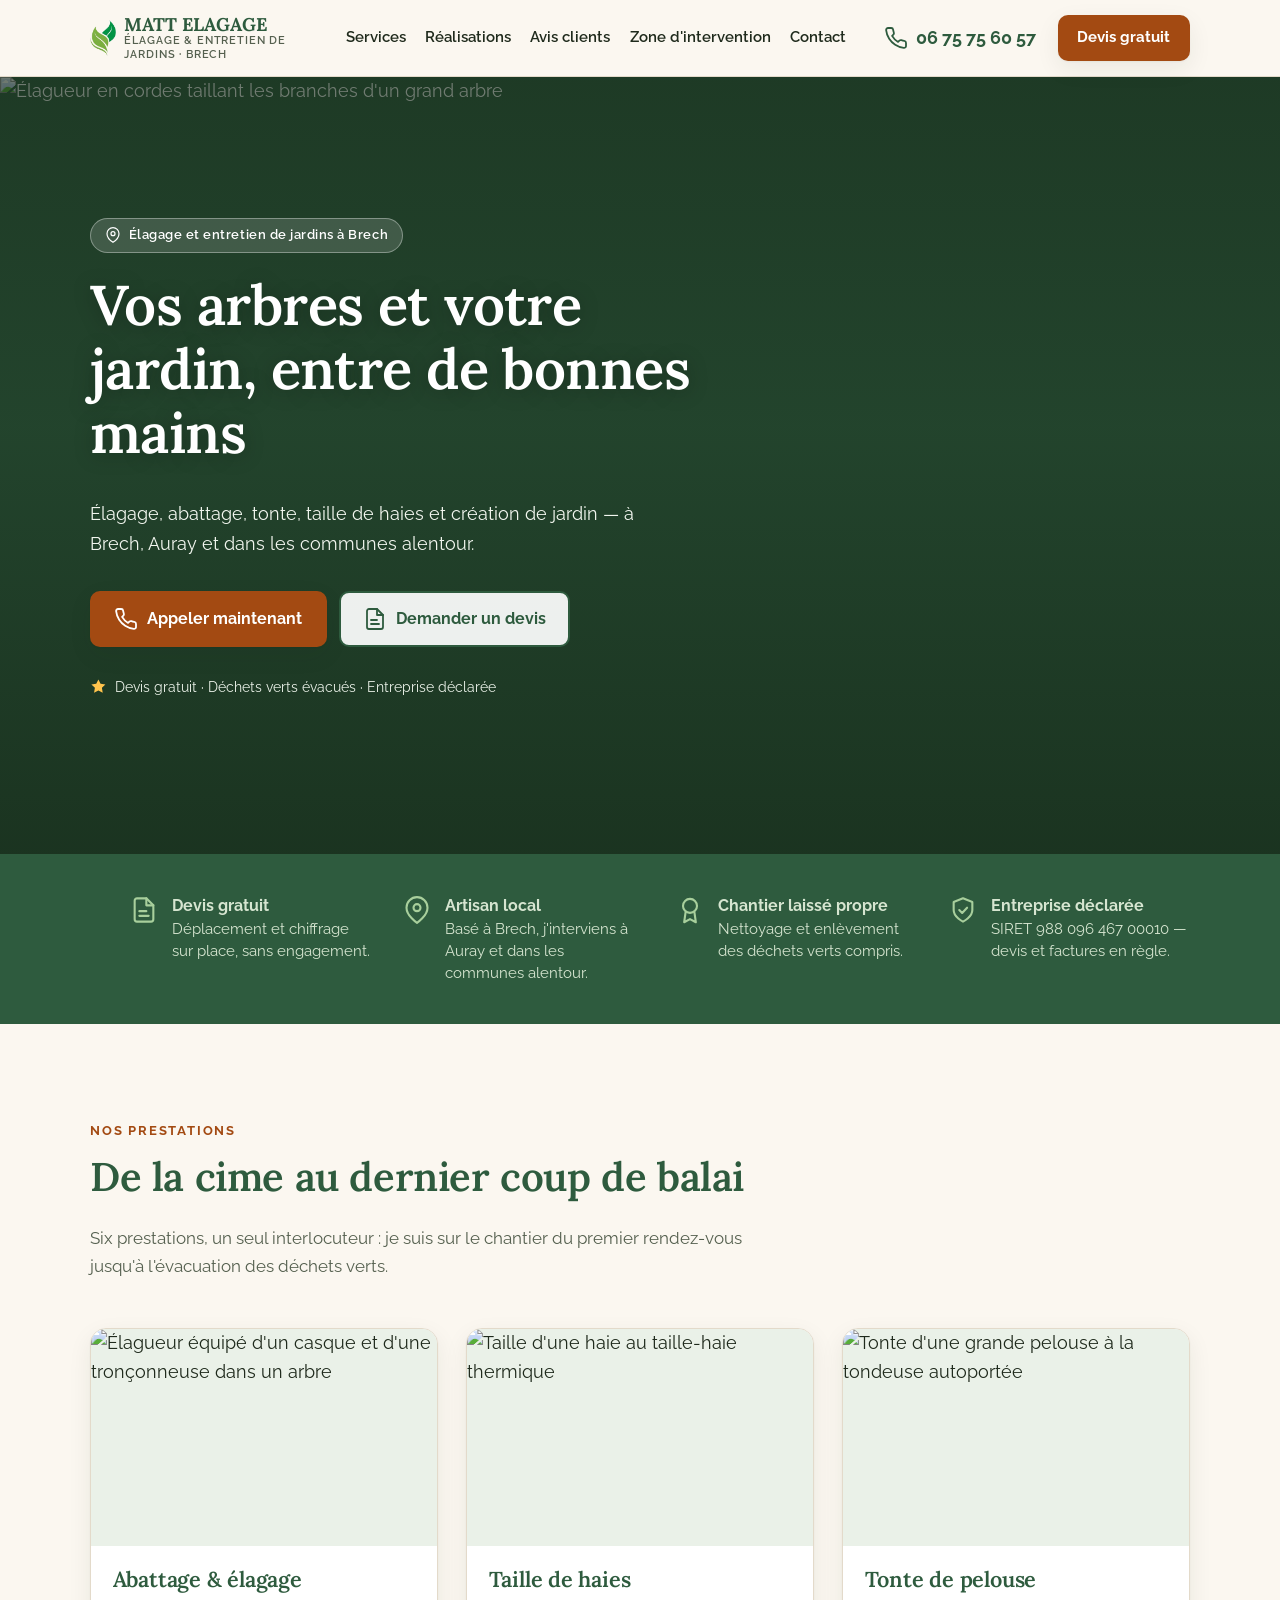
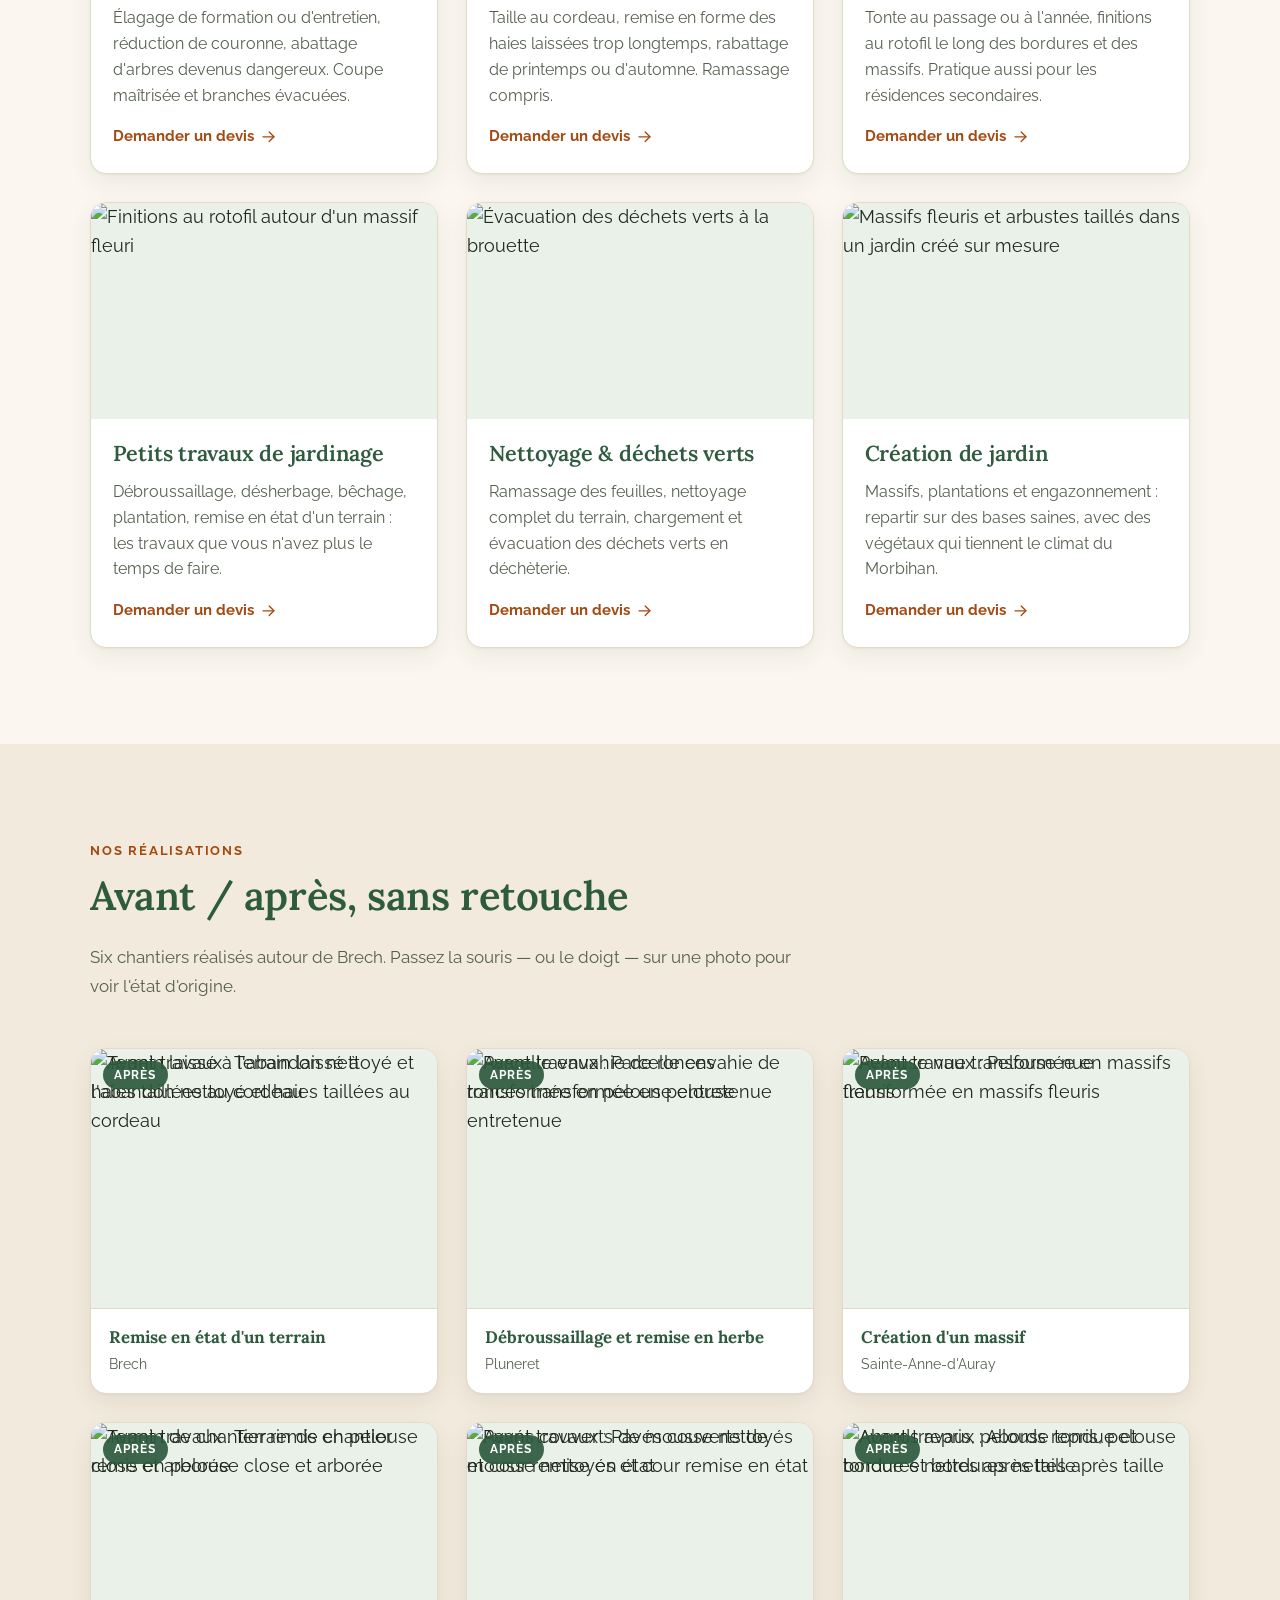
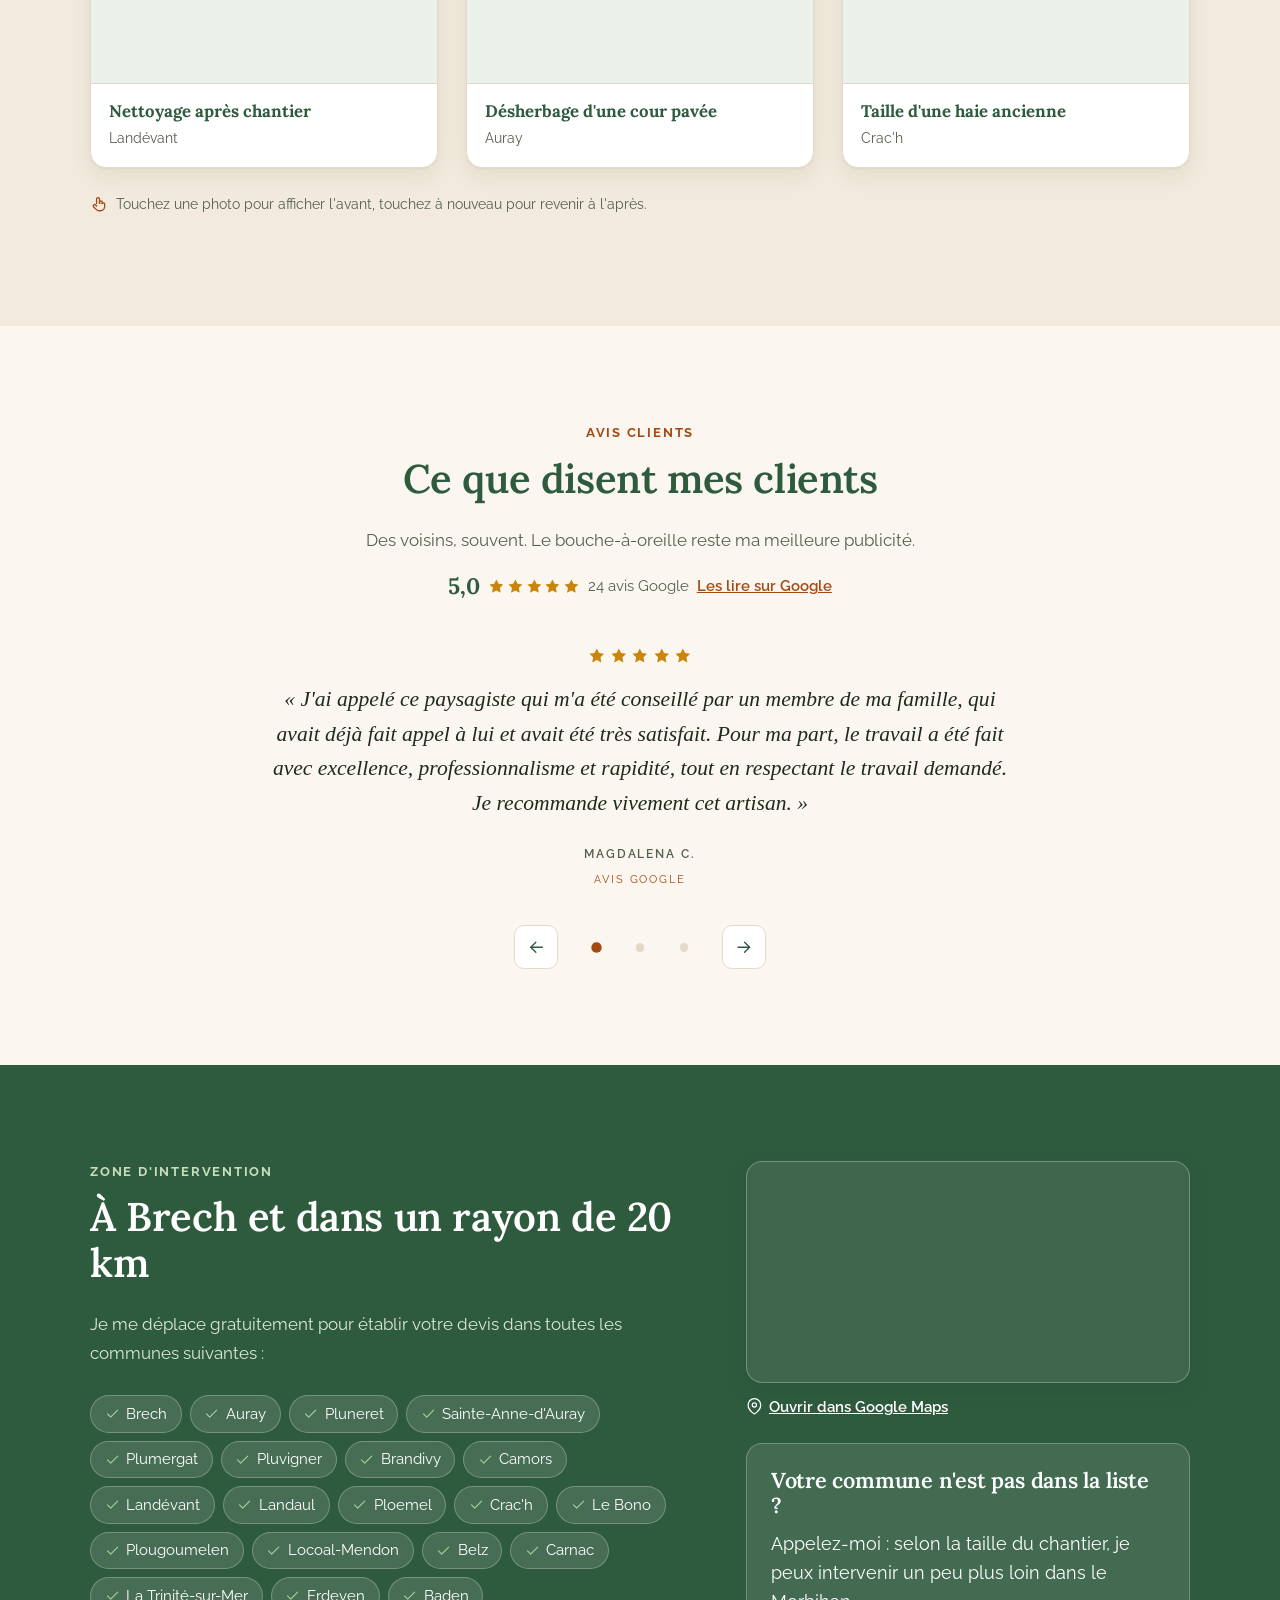
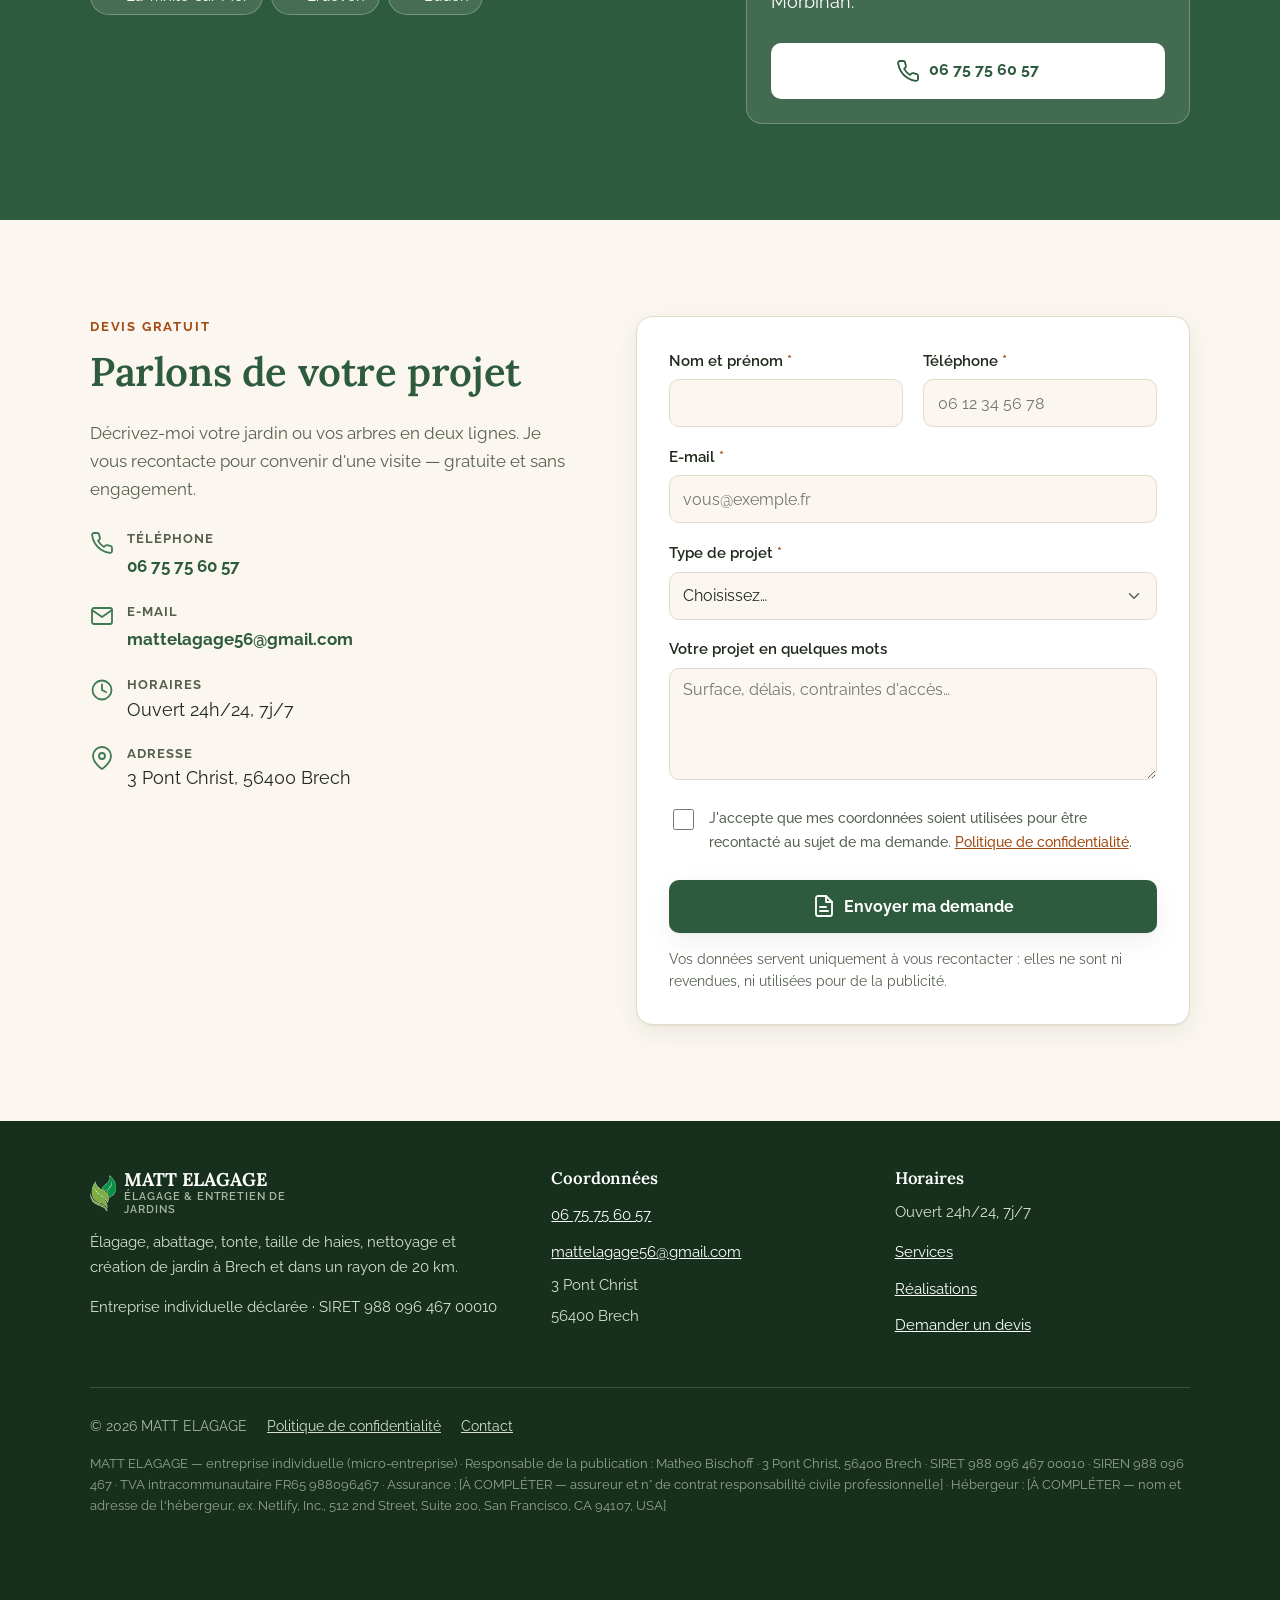
==== commit ce4a0c89: "MATT ELAGAGE : logo de l entreprise, e-mail et horaires 24h/24 - logo reel dans l en-tete et le pied" ====
--- a/index.html
+++ b/index.html
@@ -79,7 +79,7 @@
     <div class="entete__barre">
 
       <a class="logo" href="#" aria-label="Retour en haut de la page">
-        <svg class="icone" aria-hidden="true"><use href="#i-feuille"></use></svg>
+        <img class="logo__marque" src="images/logo-marque.png" alt="" width="92" height="128" decoding="async">
         <span class="logo__texte">
           <span data-txt="entreprise.nom">MATT ELAGAGE</span>
           <span class="logo__sous"><span data-txt="entreprise.metier">Élagage &amp; entretien de jardins</span><span class="logo__ville"> · <span data-txt="entreprise.ville">Brech</span></span></span>
@@ -286,11 +286,11 @@
             </li>
             <li>
               <svg class="icone" aria-hidden="true"><use href="#i-mail"></use></svg>
-              <div><strong>E-mail</strong><a data-mail href="#contact"><span data-txt="entreprise.email">[À COMPLÉTER]</span></a></div>
+              <div><strong>E-mail</strong><a data-mail href="mailto:mattelagage56@gmail.com"><span data-txt="entreprise.email">mattelagage56@gmail.com</span></a></div>
             </li>
             <li>
               <svg class="icone" aria-hidden="true"><use href="#i-horaires"></use></svg>
-              <div><strong>Horaires</strong><span data-txt="entreprise.horaires">[À COMPLÉTER]</span></div>
+              <div><strong>Horaires</strong><span data-txt="entreprise.horaires">Ouvert 24h/24, 7j/7</span></div>
             </li>
             <li>
               <svg class="icone" aria-hidden="true"><use href="#i-local"></use></svg>
@@ -375,7 +375,7 @@
 
       <div>
         <span class="logo">
-          <svg class="icone" aria-hidden="true"><use href="#i-feuille"></use></svg>
+          <img class="logo__marque" src="images/logo-marque.png" alt="" width="92" height="128" decoding="async">
           <span class="logo__texte">
             <span data-txt="entreprise.nom">MATT ELAGAGE</span>
             <span class="logo__sous"><span data-txt="entreprise.metier">Élagage &amp; entretien de jardins</span></span>
@@ -389,7 +389,7 @@
         <h3>Coordonnées</h3>
         <ul>
           <li><a data-tel href="tel:+33675756057"><span data-txt="entreprise.telephone">06 75 75 60 57</span></a></li>
-          <li><a data-mail href="#contact"><span data-txt="entreprise.email">[À COMPLÉTER]</span></a></li>
+          <li><a data-mail href="mailto:mattelagage56@gmail.com"><span data-txt="entreprise.email">mattelagage56@gmail.com</span></a></li>
           <li><span data-txt="entreprise.adresse">3 Pont Christ</span></li>
           <li><span data-txt="entreprise.codePostal">56400</span> <span data-txt="entreprise.ville">Brech</span></li>
         </ul>
@@ -398,7 +398,7 @@
       <div>
         <h3>Horaires</h3>
         <ul>
-          <li data-txt="entreprise.horaires">[À COMPLÉTER]</li>
+          <li data-txt="entreprise.horaires">Ouvert 24h/24, 7j/7</li>
           <li style="margin-top:.75rem"><a href="#services">Services</a></li>
           <li><a href="#realisations">Réalisations</a></li>
           <li><a href="#contact">Demander un devis</a></li>
--- a/css/style.css
+++ b/css/style.css
@@ -222,6 +222,10 @@
 }
 .logo:hover { color: var(--vert-clair); }
 .logo .icone { width: 1.7rem; height: 1.7rem; color: var(--vert-clair); }
+
+/* Marque de l'entreprise (images/logo-marque.png), fond transparent.
+   Pour un autre client : remplacez le fichier, la hauteur s'adapte. */
+.logo__marque { height: 2.3rem; width: auto; flex: none; }
 .logo__texte { display: flex; flex-direction: column; }
 .logo__sous {
   font-family: var(--police-texte);
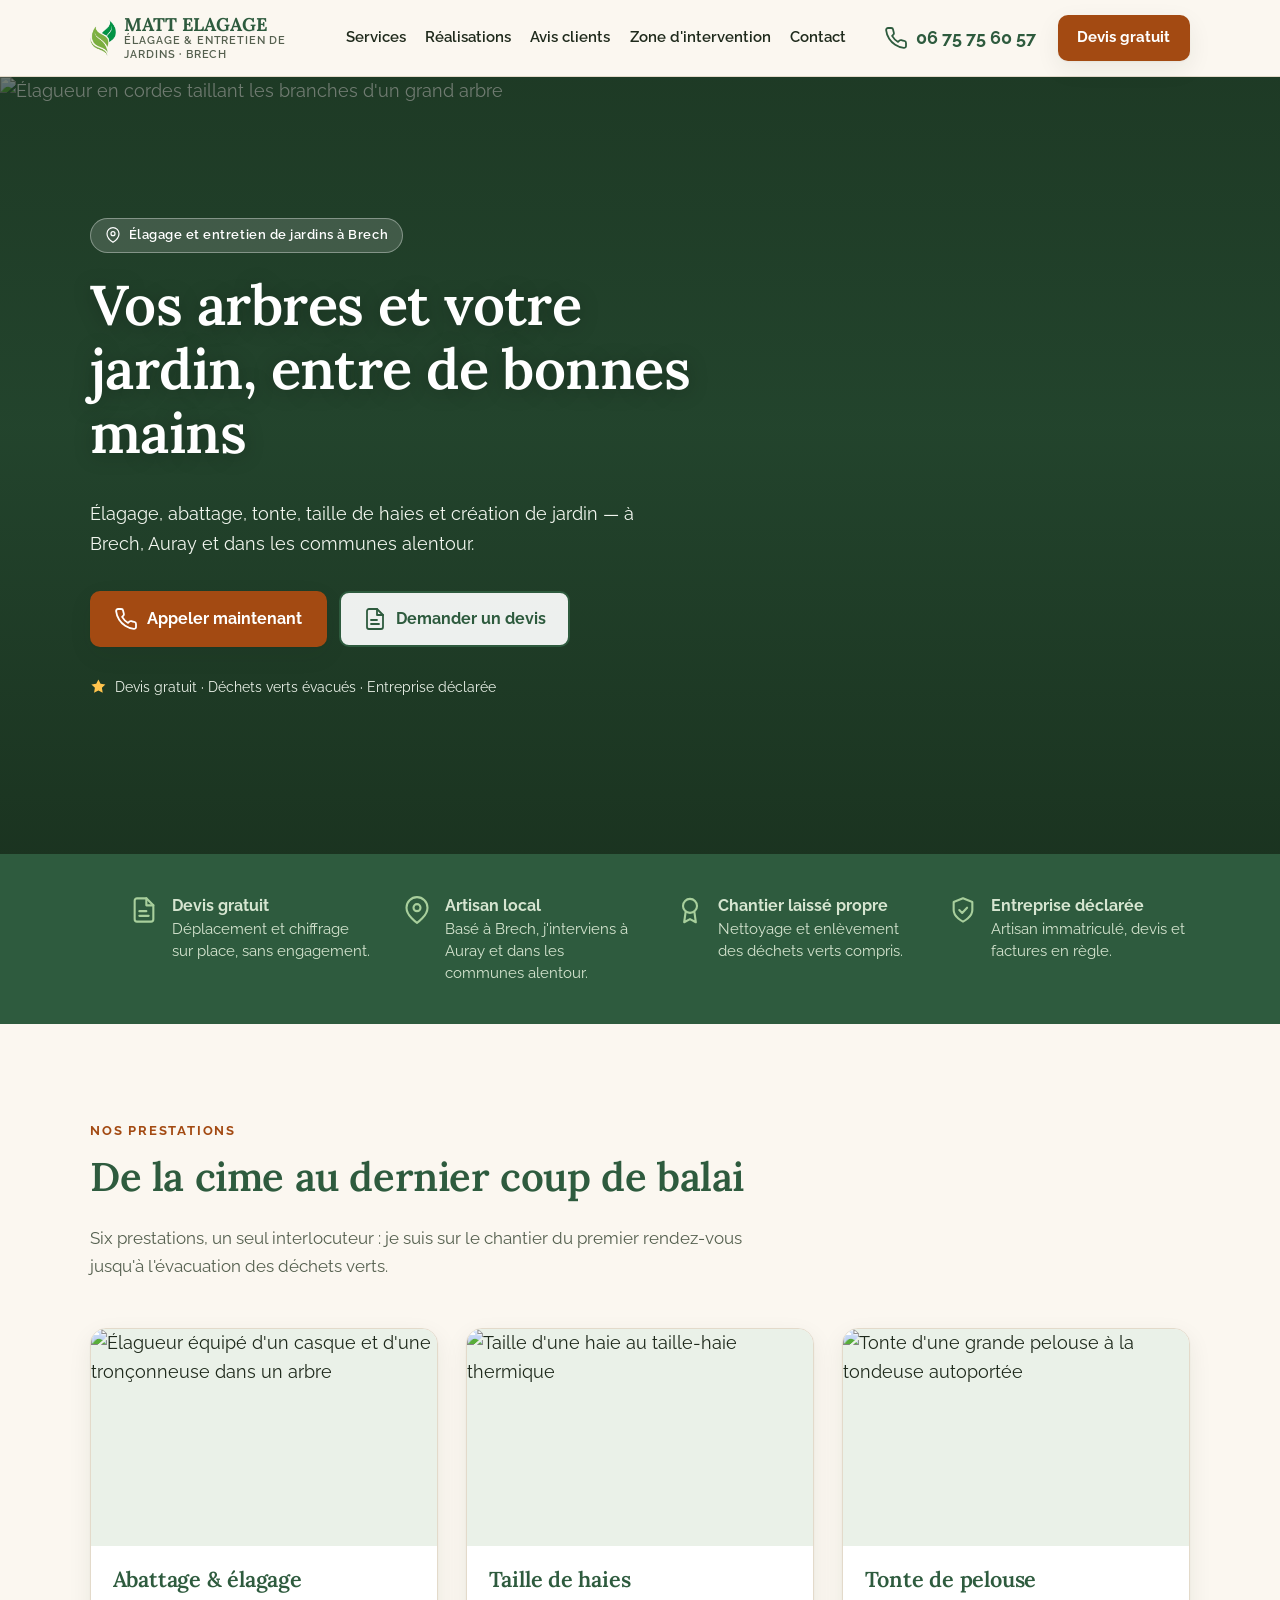
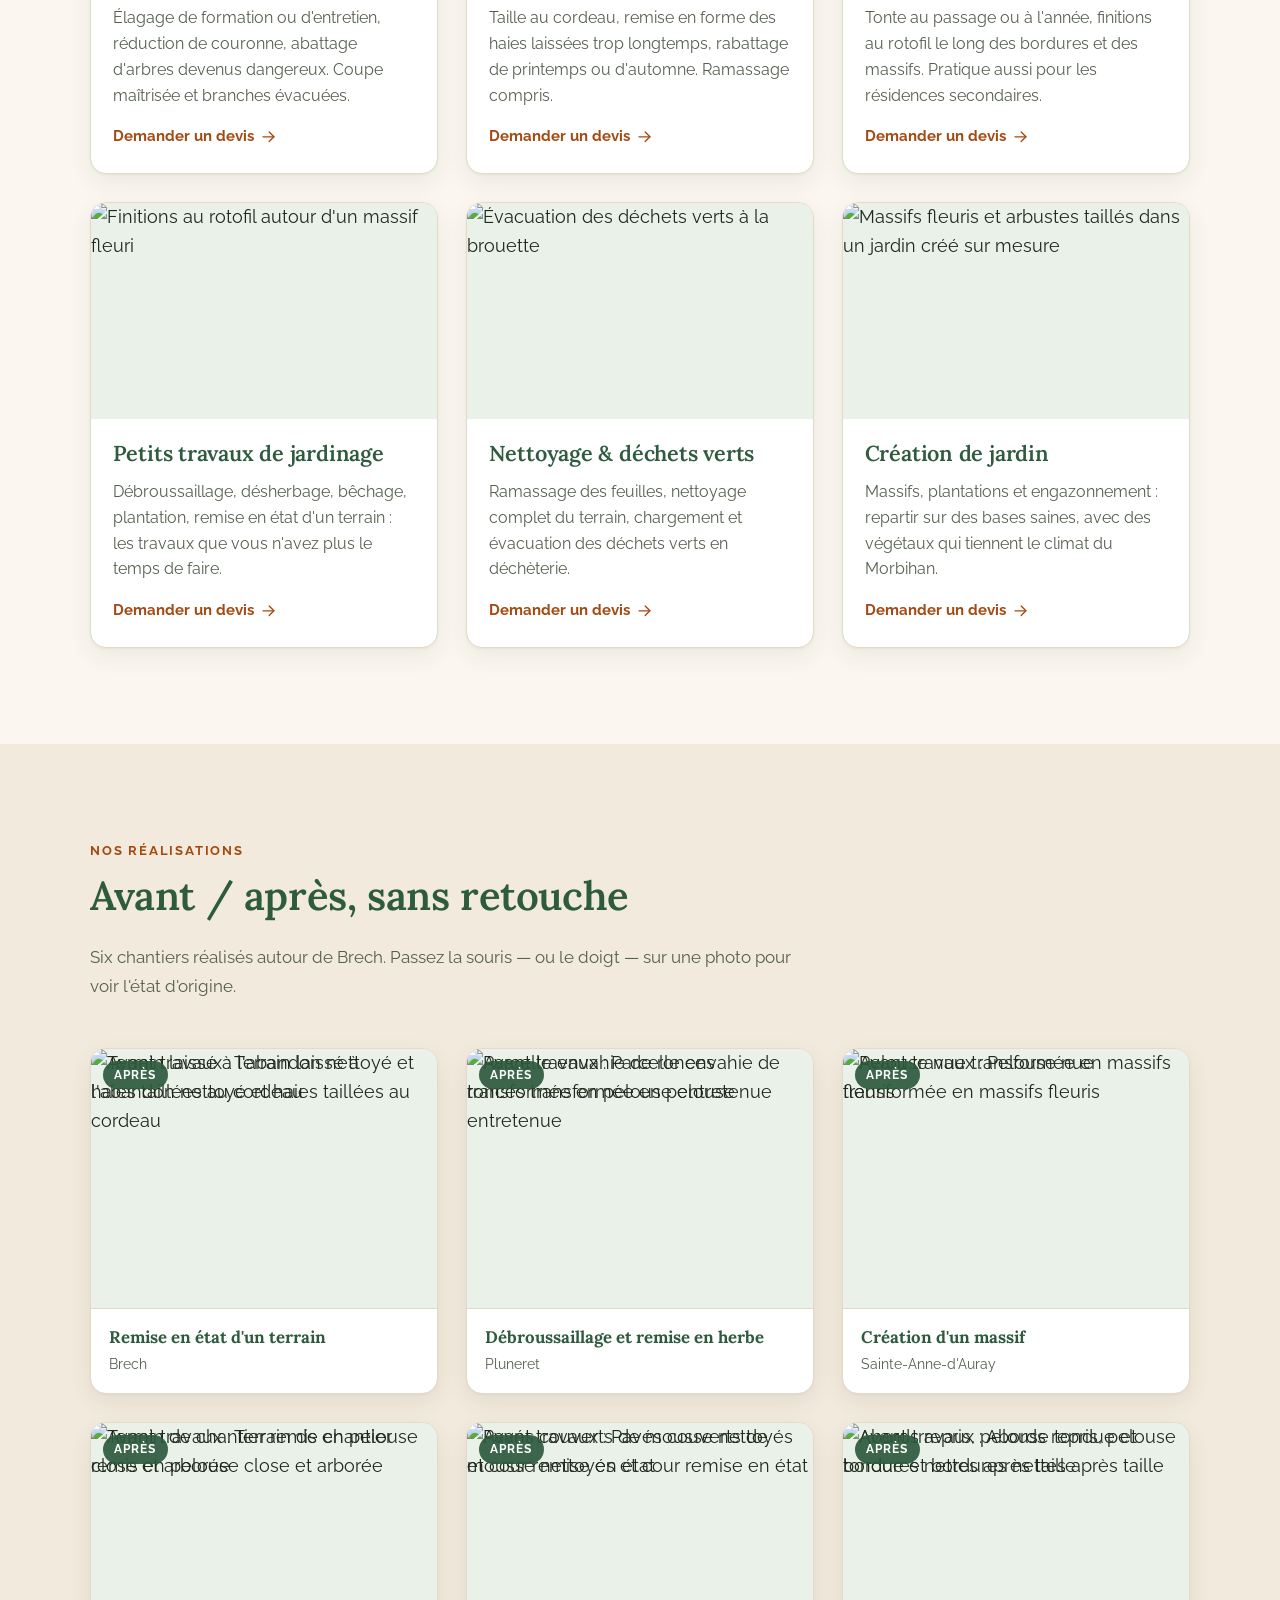
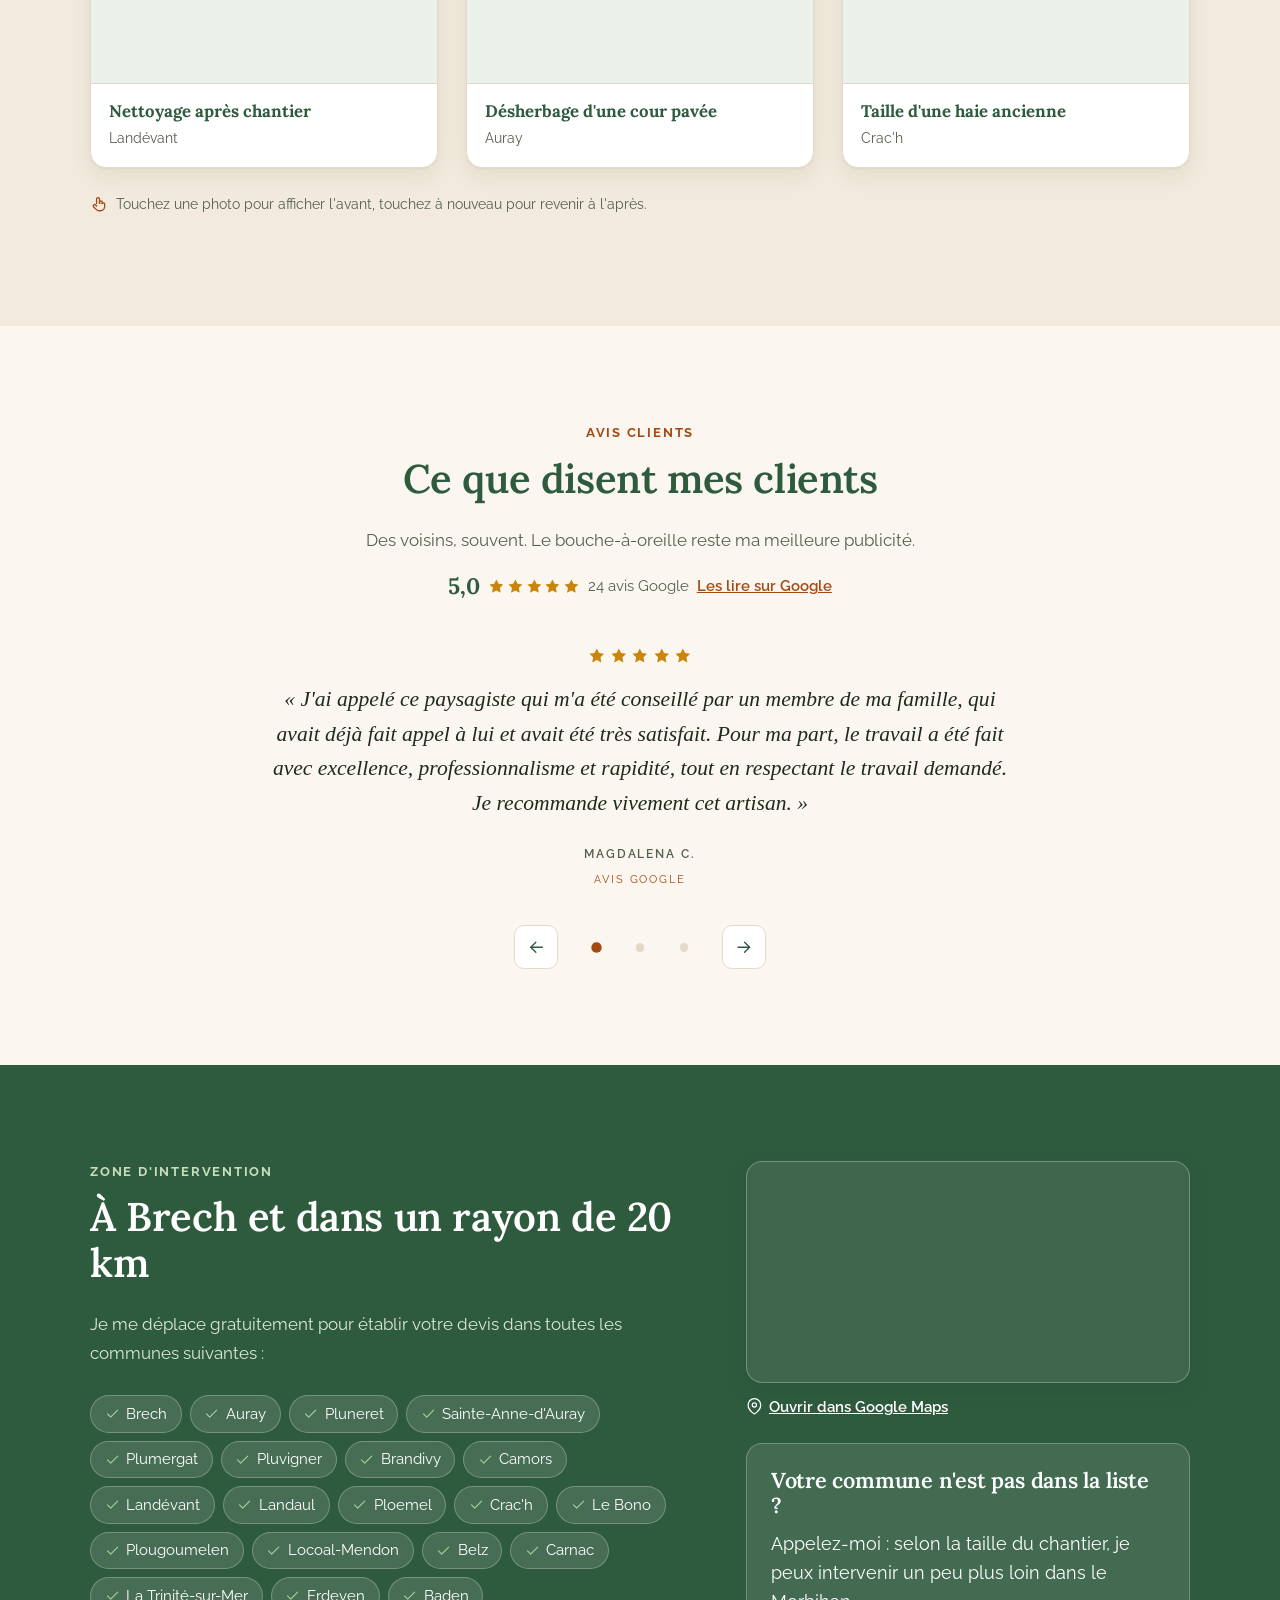
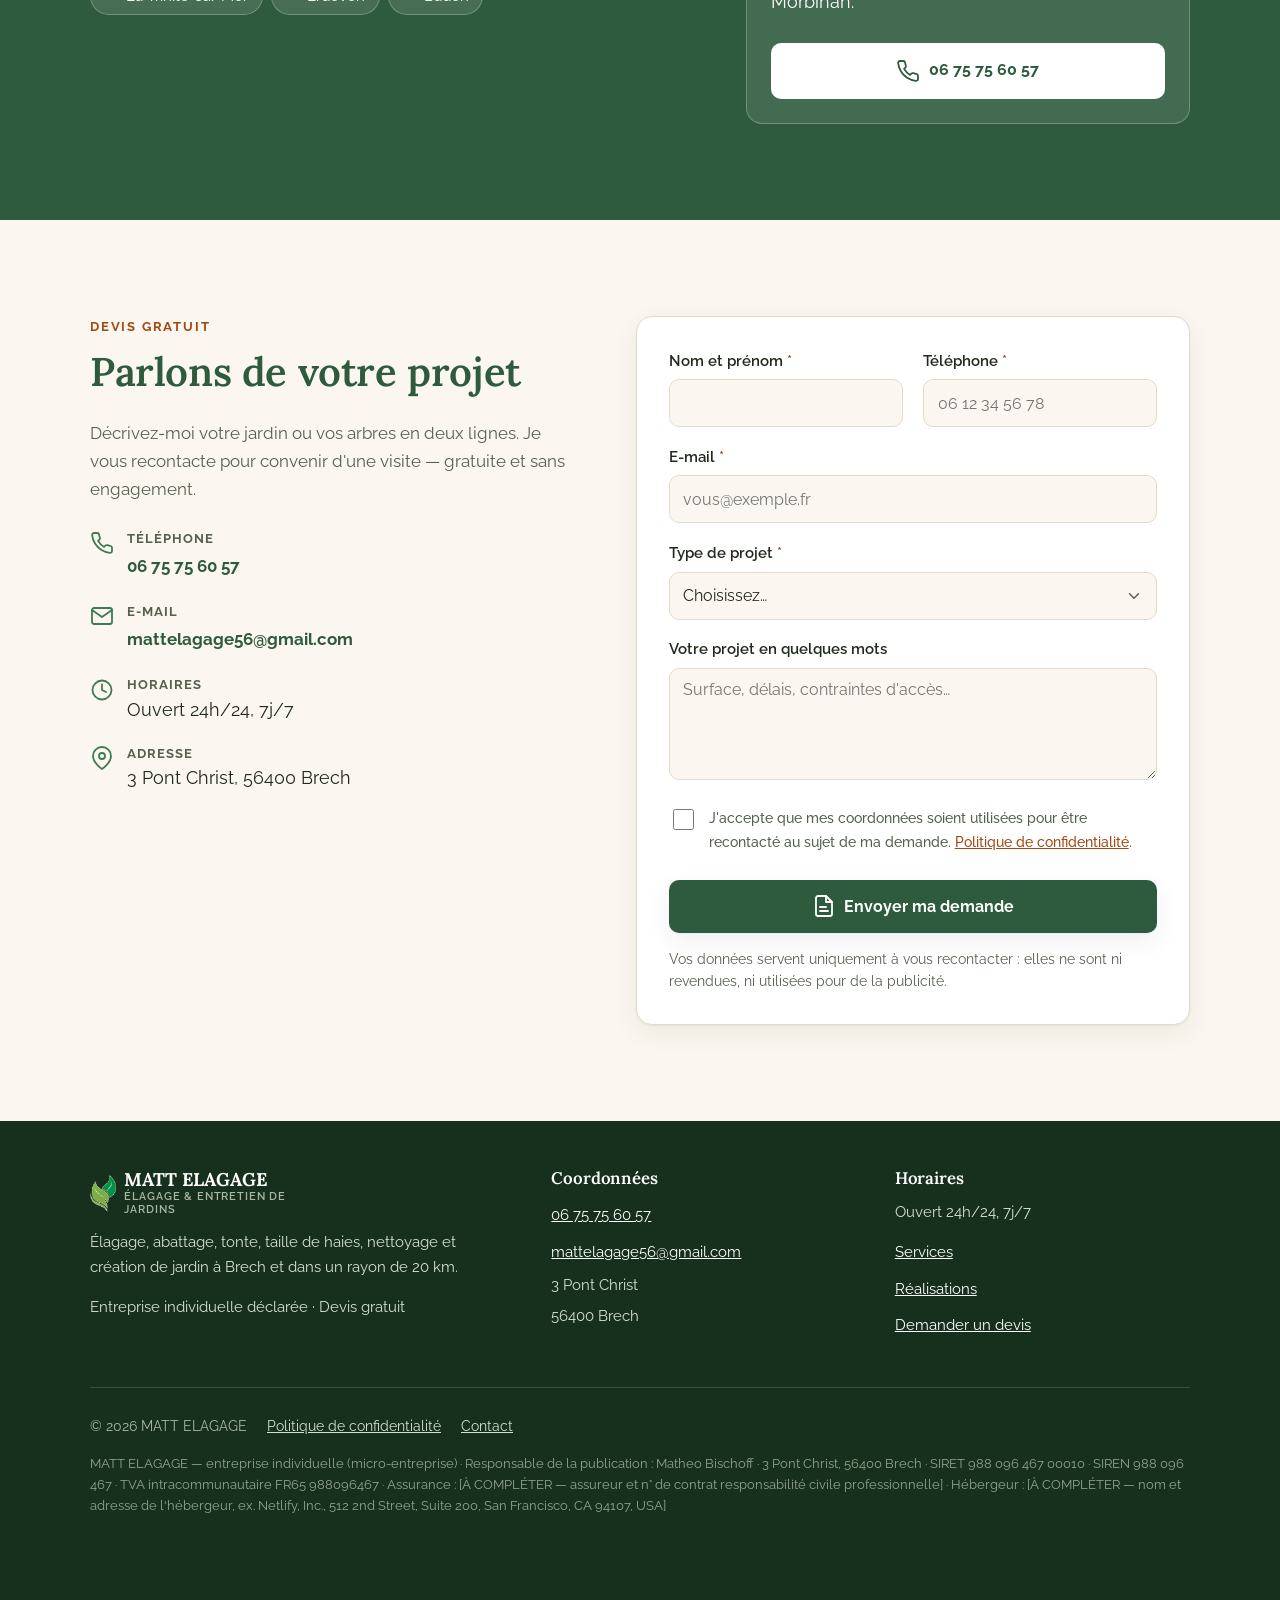
==== commit cdba858a: "MATT ELAGAGE : SIRET retire des blocs commerciaux Il ne figure plus dans le bandeau de reassurance n" ====
--- a/index.html
+++ b/index.html
@@ -382,7 +382,7 @@
           </span>
         </span>
         <p>Élagage, abattage, tonte, taille de haies, nettoyage et création de jardin à <span data-txt="entreprise.ville">Brech</span> et dans un rayon de <span data-txt="entreprise.rayonKm">20</span> km.</p>
-        <p style="margin-bottom:0">Entreprise individuelle déclarée · SIRET <span data-txt="legal.siret">988 096 467 00010</span></p>
+        <p style="margin-bottom:0">Entreprise individuelle déclarée · Devis gratuit</p>
       </div>
 
       <div>
